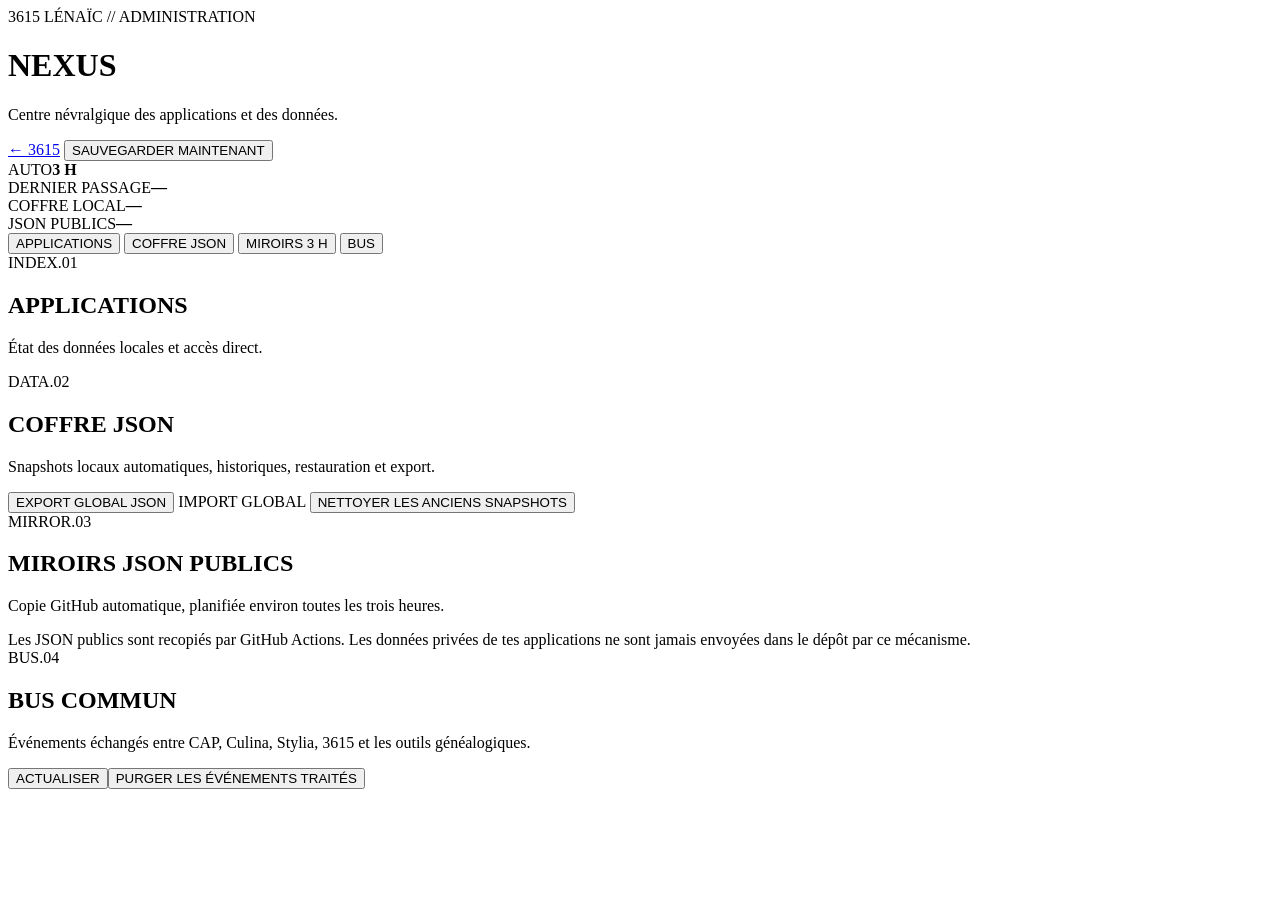
==== cms.html @ c914d5b7 "Add files via upload" ====
<!doctype html>
<html lang="fr">
<head>
<meta charset="utf-8">
<meta name="viewport" content="width=device-width,initial-scale=1,viewport-fit=cover">
<meta name="theme-color" content="#061015">
<title>3615 NEXUS — Centre de contrôle</title>
<link rel="stylesheet" href="css/cms.css?v=1">
</head>
<body>
<div class="scanlines"></div>
<header class="cms-head">
  <div>
    <div class="eyebrow">3615 LÉNAÏC // ADMINISTRATION</div>
    <h1>NEXUS</h1>
    <p>Centre névralgique des applications et des données.</p>
  </div>
  <div class="head-actions">
    <a class="btn ghost" href="./">← 3615</a>
    <button class="btn" id="snapshotAllBtn">SAUVEGARDER MAINTENANT</button>
  </div>
</header>

<main>
  <section class="status-strip" id="statusStrip">
    <div><span>AUTO</span><strong id="autoStatus">3 H</strong></div>
    <div><span>DERNIER PASSAGE</span><strong id="lastSweep">—</strong></div>
    <div><span>COFFRE LOCAL</span><strong id="vaultCount">—</strong></div>
    <div><span>JSON PUBLICS</span><strong id="mirrorStatus">—</strong></div>
  </section>

  <nav class="cms-tabs" aria-label="Sections NEXUS">
    <button class="tab active" data-tab="apps">APPLICATIONS</button>
    <button class="tab" data-tab="data">COFFRE JSON</button>
    <button class="tab" data-tab="mirrors">MIROIRS 3 H</button>
    <button class="tab" data-tab="bus">BUS</button>
  </nav>

  <section class="panel active" id="panel-apps">
    <div class="panel-head"><div><span>INDEX.01</span><h2>APPLICATIONS</h2></div><p>État des données locales et accès direct.</p></div>
    <div class="apps-grid" id="appsGrid"></div>
  </section>

  <section class="panel" id="panel-data">
    <div class="panel-head"><div><span>DATA.02</span><h2>COFFRE JSON</h2></div><p>Snapshots locaux automatiques, historiques, restauration et export.</p></div>
    <div class="toolbar">
      <button class="btn" id="exportAllBtn">EXPORT GLOBAL JSON</button>
      <label class="btn ghost file-btn">IMPORT GLOBAL<input type="file" id="importAllInput" accept="application/json,.json" hidden></label>
      <button class="btn ghost" id="cleanupBtn">NETTOYER LES ANCIENS SNAPSHOTS</button>
    </div>
    <div class="dataset-list" id="datasetList"></div>
  </section>

  <section class="panel" id="panel-mirrors">
    <div class="panel-head"><div><span>MIRROR.03</span><h2>MIROIRS JSON PUBLICS</h2></div><p>Copie GitHub automatique, planifiée environ toutes les trois heures.</p></div>
    <div class="notice">Les JSON publics sont recopiés par GitHub Actions. Les données privées de tes applications ne sont jamais envoyées dans le dépôt par ce mécanisme.</div>
    <div class="mirror-list" id="mirrorList"></div>
  </section>

  <section class="panel" id="panel-bus">
    <div class="panel-head"><div><span>BUS.04</span><h2>BUS COMMUN</h2></div><p>Événements échangés entre CAP, Culina, Stylia, 3615 et les outils généalogiques.</p></div>
    <div class="toolbar"><button class="btn ghost" id="refreshBusBtn">ACTUALISER</button><button class="btn danger" id="purgeBusBtn">PURGER LES ÉVÉNEMENTS TRAITÉS</button></div>
    <div class="bus-list" id="busList"></div>
  </section>
</main>

<dialog id="jsonDialog">
  <form method="dialog" class="dialog-shell">
    <div class="dialog-head"><div><span id="dialogKey">JSON</span><h3 id="dialogTitle">Éditeur</h3></div><button class="xbtn" value="cancel">×</button></div>
    <textarea id="jsonEditor" spellcheck="false"></textarea>
    <div class="dialog-note" id="dialogNote"></div>
    <div class="dialog-actions">
      <button class="btn ghost" type="button" id="downloadDatasetBtn">TÉLÉCHARGER</button>
      <button class="btn" type="button" id="saveDatasetBtn">VALIDER DANS LE STOCKAGE LOCAL</button>
      <button class="btn ghost" value="cancel">FERMER</button>
    </div>
  </form>
</dialog>

<dialog id="historyDialog">
  <form method="dialog" class="dialog-shell history-shell">
    <div class="dialog-head"><div><span>HISTORIQUE</span><h3 id="historyTitle">Snapshots</h3></div><button class="xbtn" value="cancel">×</button></div>
    <div id="historyList" class="history-list"></div>
    <div class="dialog-actions"><button class="btn ghost" value="cancel">FERMER</button></div>
  </form>
</dialog>

<div class="toast" id="toast"></div>
<script src="js/cms.js?v=1"></script>
</body>
</html>
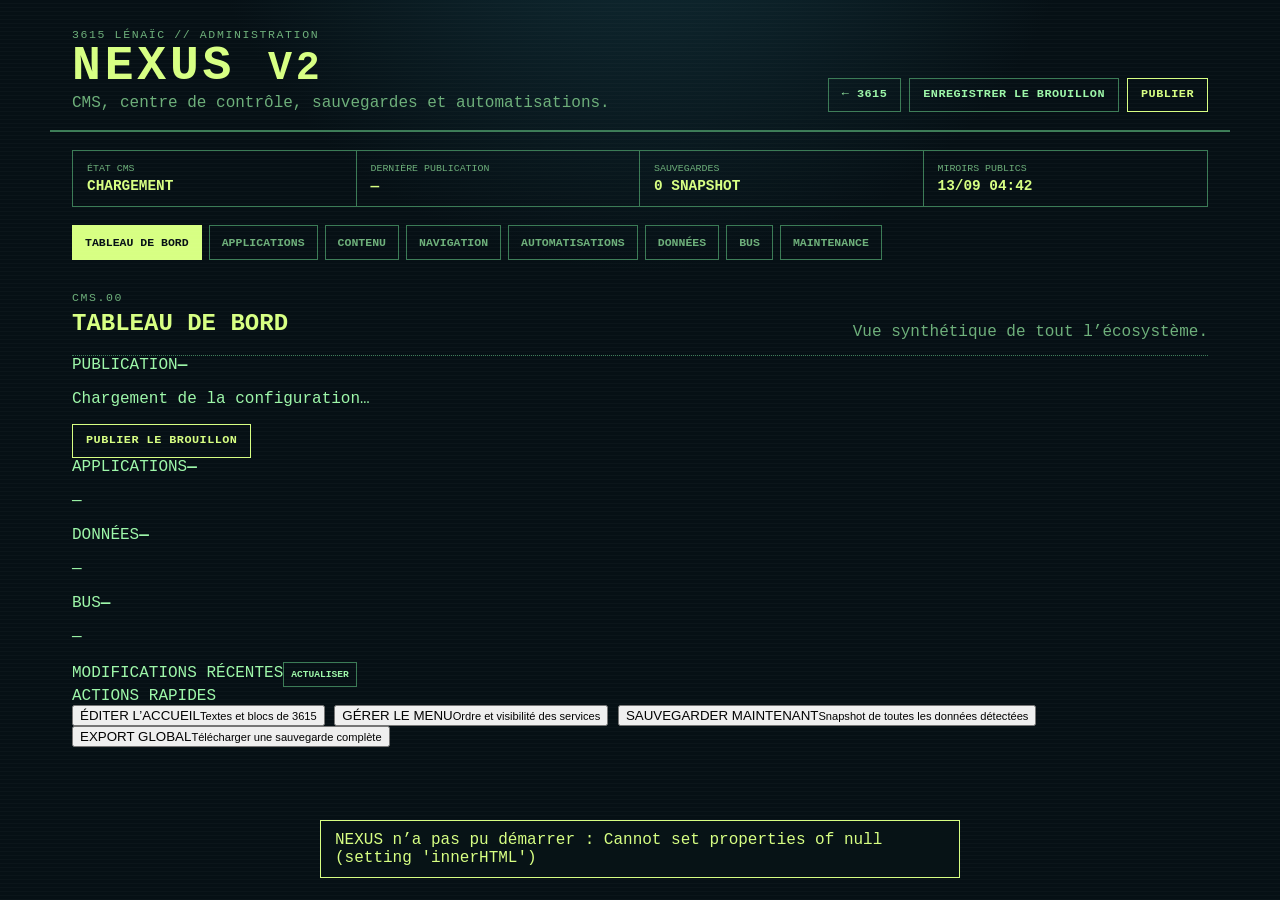
==== commit a2ebbb9f: "Add files via upload" ====
--- a/cms.html
+++ b/cms.html
@@ -4,76 +4,165 @@
 <meta charset="utf-8">
 <meta name="viewport" content="width=device-width,initial-scale=1,viewport-fit=cover">
 <meta name="theme-color" content="#061015">
-<title>3615 NEXUS — Centre de contrôle</title>
-<link rel="stylesheet" href="css/cms.css?v=1">
+<title>3615 NEXUS — CMS</title>
+<link rel="stylesheet" href="css/cms.css?v=2">
 </head>
 <body>
 <div class="scanlines"></div>
 <header class="cms-head">
   <div>
     <div class="eyebrow">3615 LÉNAÏC // ADMINISTRATION</div>
-    <h1>NEXUS</h1>
-    <p>Centre névralgique des applications et des données.</p>
+    <h1>NEXUS <small>V2</small></h1>
+    <p>CMS, centre de contrôle, sauvegardes et automatisations.</p>
   </div>
   <div class="head-actions">
     <a class="btn ghost" href="./">← 3615</a>
-    <button class="btn" id="snapshotAllBtn">SAUVEGARDER MAINTENANT</button>
+    <button class="btn ghost" id="saveDraftBtn">ENREGISTRER LE BROUILLON</button>
+    <button class="btn publish" id="publishBtn">PUBLIER</button>
   </div>
 </header>
 
 <main>
-  <section class="status-strip" id="statusStrip">
-    <div><span>AUTO</span><strong id="autoStatus">3 H</strong></div>
-    <div><span>DERNIER PASSAGE</span><strong id="lastSweep">—</strong></div>
-    <div><span>COFFRE LOCAL</span><strong id="vaultCount">—</strong></div>
-    <div><span>JSON PUBLICS</span><strong id="mirrorStatus">—</strong></div>
+  <section class="status-strip">
+    <div><span>ÉTAT CMS</span><strong id="cmsState">CHARGEMENT</strong></div>
+    <div><span>DERNIÈRE PUBLICATION</span><strong id="lastPublish">—</strong></div>
+    <div><span>SAUVEGARDES</span><strong id="vaultCount">—</strong></div>
+    <div><span>MIROIRS PUBLICS</span><strong id="mirrorStatus">—</strong></div>
   </section>
 
   <nav class="cms-tabs" aria-label="Sections NEXUS">
-    <button class="tab active" data-tab="apps">APPLICATIONS</button>
-    <button class="tab" data-tab="data">COFFRE JSON</button>
-    <button class="tab" data-tab="mirrors">MIROIRS 3 H</button>
+    <button class="tab active" data-tab="dashboard">TABLEAU DE BORD</button>
+    <button class="tab" data-tab="apps">APPLICATIONS</button>
+    <button class="tab" data-tab="content">CONTENU</button>
+    <button class="tab" data-tab="navigation">NAVIGATION</button>
+    <button class="tab" data-tab="automation">AUTOMATISATIONS</button>
+    <button class="tab" data-tab="data">DONNÉES</button>
     <button class="tab" data-tab="bus">BUS</button>
+    <button class="tab" data-tab="maintenance">MAINTENANCE</button>
   </nav>
 
-  <section class="panel active" id="panel-apps">
-    <div class="panel-head"><div><span>INDEX.01</span><h2>APPLICATIONS</h2></div><p>État des données locales et accès direct.</p></div>
-    <div class="apps-grid" id="appsGrid"></div>
+  <section class="panel active" id="panel-dashboard">
+    <div class="panel-head"><div><span>CMS.00</span><h2>TABLEAU DE BORD</h2></div><p>Vue synthétique de tout l’écosystème.</p></div>
+    <div class="dashboard-grid">
+      <article class="dash-card hero"><span>PUBLICATION</span><strong id="dashPublishState">—</strong><p id="dashPublishText">Chargement de la configuration…</p><button class="btn" id="dashPublishBtn">PUBLIER LE BROUILLON</button></article>
+      <article class="dash-card"><span>APPLICATIONS</span><strong id="dashAppsCount">—</strong><p id="dashAppsText">—</p></article>
+      <article class="dash-card"><span>DONNÉES</span><strong id="dashDataCount">—</strong><p id="dashDataText">—</p></article>
+      <article class="dash-card"><span>BUS</span><strong id="dashBusCount">—</strong><p id="dashBusText">—</p></article>
+    </div>
+    <div class="two-col">
+      <article class="admin-block"><div class="block-title"><span>MODIFICATIONS RÉCENTES</span><button class="mini" id="refreshRecentBtn">ACTUALISER</button></div><div id="recentChanges" class="recent-list"></div></article>
+      <article class="admin-block"><div class="block-title"><span>ACTIONS RAPIDES</span></div><div class="quick-actions">
+        <button class="quick" data-jump="content">ÉDITER L’ACCUEIL<small>Textes et blocs de 3615</small></button>
+        <button class="quick" data-jump="navigation">GÉRER LE MENU<small>Ordre et visibilité des services</small></button>
+        <button class="quick" id="snapshotAllBtn">SAUVEGARDER MAINTENANT<small>Snapshot de toutes les données détectées</small></button>
+        <button class="quick" id="exportAllBtn">EXPORT GLOBAL<small>Télécharger une sauvegarde complète</small></button>
+      </div></article>
+    </div>
+  </section>
+
+  <section class="panel" id="panel-apps">
+    <div class="panel-head"><div><span>CMS.01</span><h2>APPLICATIONS</h2></div><p>Le catalogue central utilisé par 3615.</p></div>
+    <div class="toolbar"><button class="btn" id="addAppBtn">+ AJOUTER UNE APPLICATION</button></div>
+    <div class="cms-apps" id="cmsApps"></div>
+  </section>
+
+  <section class="panel" id="panel-content">
+    <div class="panel-head"><div><span>CMS.02</span><h2>CONTENU</h2></div><p>Modifier les textes visibles sans toucher au HTML.</p></div>
+    <div class="form-grid">
+      <label><span>TITRE DU PORTAIL</span><input id="siteTitle" type="text"></label>
+      <label><span>SOUS-TITRE</span><input id="siteSubtitle" type="text"></label>
+      <label class="wide"><span>MESSAGE D’ACCUEIL OFFICIEL PERSONNALISÉ</span><textarea id="officialMessage" rows="4" placeholder="Laisser vide pour conserver le message absurde automatique du jour."></textarea><small>Vide = génération automatique quotidienne conservée.</small></label>
+    </div>
+    <h3 class="subhead">TEXTES DU BONJOUR SELON L’HEURE</h3>
+    <div class="form-grid">
+      <label><span>MATIN</span><textarea id="greetMorning" rows="3"></textarea></label>
+      <label><span>MIDI</span><textarea id="greetNoon" rows="3"></textarea></label>
+      <label><span>APRÈS-MIDI</span><textarea id="greetAfternoon" rows="3"></textarea></label>
+      <label><span>SOIR</span><textarea id="greetEvening" rows="3"></textarea></label>
+    </div>
+    <h3 class="subhead">BLOCS DE L’ACCUEIL</h3>
+    <p class="muted">Utilise ↑ et ↓ pour changer l’ordre. Masquer un bloc ne supprime aucune donnée.</p>
+    <div class="sortable-list" id="homeBlocks"></div>
+  </section>
+
+  <section class="panel" id="panel-navigation">
+    <div class="panel-head"><div><span>CMS.03</span><h2>NAVIGATION</h2></div><p>Catégories et ordre du répertoire « Services ».</p></div>
+    <div class="two-col nav-layout">
+      <article class="admin-block"><div class="block-title"><span>CATÉGORIES</span><button class="mini" id="addCategoryBtn">+ AJOUTER</button></div><div id="categoryList" class="sortable-list"></div></article>
+      <article class="admin-block"><div class="block-title"><span>APERÇU</span></div><div id="navPreview" class="nav-preview"></div></article>
+    </div>
+  </section>
+
+  <section class="panel" id="panel-automation">
+    <div class="panel-head"><div><span>CMS.04</span><h2>AUTOMATISATIONS</h2></div><p>Règles propres à NEXUS et fréquence de sauvegarde.</p></div>
+    <div class="form-grid compact">
+      <label><span>SNAPSHOT GÉNÉRAL TOUTES LES…</span><div class="inline-input"><input id="autoHours" type="number" min="1" max="24" step="1"><b>HEURES</b></div></label>
+      <label><span>VERSIONS CONSERVÉES PAR DONNÉE</span><input id="retentionCount" type="number" min="3" max="100" step="1"></label>
+      <label class="switch-row"><span>SAUVEGARDE APRÈS MODIFICATION DÉTECTÉE</span><input id="autoOnChange" type="checkbox"></label>
+      <label><span>DÉLAI APRÈS MODIFICATION</span><div class="inline-input"><input id="changeDelay" type="number" min="5" max="300" step="5"><b>SECONDES</b></div></label>
+      <label class="switch-row"><span>MIROIRS JSON PUBLICS</span><input id="publicMirrors" type="checkbox"></label>
+      <label class="switch-row"><span>STATUT DU BUS DANS 3615</span><input id="showBusStatus" type="checkbox"></label>
+    </div>
+    <div class="notice">Les snapshots locaux sont gérés par NEXUS. La copie des JSON publics reste assurée par GitHub Actions environ toutes les 3 h.</div>
+    <div class="mirror-list" id="mirrorList"></div>
   </section>
 
   <section class="panel" id="panel-data">
-    <div class="panel-head"><div><span>DATA.02</span><h2>COFFRE JSON</h2></div><p>Snapshots locaux automatiques, historiques, restauration et export.</p></div>
+    <div class="panel-head"><div><span>DATA.05</span><h2>DONNÉES & SAUVEGARDES</h2></div><p>Le coffre JSON de la V1 reste entièrement disponible.</p></div>
     <div class="toolbar">
-      <button class="btn" id="exportAllBtn">EXPORT GLOBAL JSON</button>
+      <button class="btn" id="snapshotAllBtn2">SAUVEGARDER MAINTENANT</button>
+      <button class="btn" id="exportAllBtn2">EXPORT GLOBAL JSON</button>
       <label class="btn ghost file-btn">IMPORT GLOBAL<input type="file" id="importAllInput" accept="application/json,.json" hidden></label>
-      <button class="btn ghost" id="cleanupBtn">NETTOYER LES ANCIENS SNAPSHOTS</button>
+      <button class="btn ghost" id="cleanupBtn">NETTOYER L’HISTORIQUE</button>
     </div>
     <div class="dataset-list" id="datasetList"></div>
   </section>
 
-  <section class="panel" id="panel-mirrors">
-    <div class="panel-head"><div><span>MIRROR.03</span><h2>MIROIRS JSON PUBLICS</h2></div><p>Copie GitHub automatique, planifiée environ toutes les trois heures.</p></div>
-    <div class="notice">Les JSON publics sont recopiés par GitHub Actions. Les données privées de tes applications ne sont jamais envoyées dans le dépôt par ce mécanisme.</div>
-    <div class="mirror-list" id="mirrorList"></div>
-  </section>
-
   <section class="panel" id="panel-bus">
-    <div class="panel-head"><div><span>BUS.04</span><h2>BUS COMMUN</h2></div><p>Événements échangés entre CAP, Culina, Stylia, 3615 et les outils généalogiques.</p></div>
+    <div class="panel-head"><div><span>BUS.06</span><h2>BUS COMMUN</h2></div><p>Événements échangés entre les applications.</p></div>
     <div class="toolbar"><button class="btn ghost" id="refreshBusBtn">ACTUALISER</button><button class="btn danger" id="purgeBusBtn">PURGER LES ÉVÉNEMENTS TRAITÉS</button></div>
     <div class="bus-list" id="busList"></div>
   </section>
+
+  <section class="panel" id="panel-maintenance">
+    <div class="panel-head"><div><span>SYS.07</span><h2>MAINTENANCE</h2></div><p>Configuration, versions et retour arrière.</p></div>
+    <div class="two-col">
+      <article class="admin-block"><div class="block-title"><span>CONFIGURATION CMS</span></div><div class="stack-actions">
+        <button class="btn" id="exportConfigBtn">EXPORTER LA CONFIGURATION</button>
+        <label class="btn ghost file-btn">IMPORTER UNE CONFIG<input type="file" id="importConfigInput" accept="application/json,.json" hidden></label>
+        <button class="btn ghost" id="revertPublishedBtn">RECHARGER LA VERSION PUBLIÉE</button>
+        <button class="btn danger" id="resetConfigBtn">RÉINITIALISER LE CMS</button>
+      </div></article>
+      <article class="admin-block"><div class="block-title"><span>VERSIONS DES APPLICATIONS</span></div><div id="versionList" class="version-list"></div></article>
+    </div>
+    <div class="notice"><strong>Publication NEXUS :</strong> « Publier » applique la configuration à 3615 immédiatement sur ce navigateur. « Exporter la configuration » produit aussi le JSON que tu peux conserver ou déposer dans <code>data/nexus-config.json</code>.</div>
+  </section>
 </main>
+
+<dialog id="appDialog">
+  <form method="dialog" class="dialog-shell" id="appForm">
+    <div class="dialog-head"><div><span>APPLICATION</span><h3 id="appDialogTitle">Modifier</h3></div><button class="xbtn" value="cancel">×</button></div>
+    <input type="hidden" id="editAppId">
+    <div class="form-grid">
+      <label><span>NOM</span><input id="editAppName" required></label>
+      <label><span>IDENTIFIANT</span><input id="editAppSlug" required pattern="[a-z0-9_-]+"></label>
+      <label class="wide"><span>DESCRIPTION</span><input id="editAppDesc"></label>
+      <label class="wide"><span>URL</span><input id="editAppUrl" required></label>
+      <label><span>COMMANDE 3615</span><input id="editAppCommand"></label>
+      <label><span>CATÉGORIE</span><select id="editAppCategory"></select></label>
+      <label><span>VERSION</span><input id="editAppVersion" placeholder="facultatif"></label>
+      <label class="switch-row"><span>VISIBLE DANS 3615</span><input id="editAppVisible" type="checkbox"></label>
+    </div>
+    <div class="dialog-actions"><button class="btn ghost" value="cancel">ANNULER</button><button class="btn" type="submit">ENREGISTRER</button></div>
+  </form>
+</dialog>
 
 <dialog id="jsonDialog">
   <form method="dialog" class="dialog-shell">
     <div class="dialog-head"><div><span id="dialogKey">JSON</span><h3 id="dialogTitle">Éditeur</h3></div><button class="xbtn" value="cancel">×</button></div>
     <textarea id="jsonEditor" spellcheck="false"></textarea>
     <div class="dialog-note" id="dialogNote"></div>
-    <div class="dialog-actions">
-      <button class="btn ghost" type="button" id="downloadDatasetBtn">TÉLÉCHARGER</button>
-      <button class="btn" type="button" id="saveDatasetBtn">VALIDER DANS LE STOCKAGE LOCAL</button>
-      <button class="btn ghost" value="cancel">FERMER</button>
-    </div>
+    <div class="dialog-actions"><button class="btn ghost" type="button" id="downloadDatasetBtn">TÉLÉCHARGER</button><button class="btn" type="button" id="saveDatasetBtn">VALIDER DANS LE STOCKAGE LOCAL</button><button class="btn ghost" value="cancel">FERMER</button></div>
   </form>
 </dialog>
 
@@ -86,6 +175,6 @@
 </dialog>
 
 <div class="toast" id="toast"></div>
-<script src="js/cms.js?v=1"></script>
+<script src="js/cms.js?v=2"></script>
 </body>
 </html>
--- a/css/cms.css
+++ b/css/cms.css
@@ -0,0 +1,2 @@
+:root{--bg:#061015;--panel:#09191d;--panel2:#0b2025;--line:#3b7b56;--text:#9df7a9;--bright:#d7ff83;--muted:#6daf7a;--warn:#ffd36b;--bad:#ff7b6f;--cyan:#7fe7df;--shadow:0 18px 50px rgba(0,0,0,.28)}
+*{box-sizing:border-box}html{background:var(--bg)}body{margin:0;background:radial-gradient(circle at 50% -20%,#12313a 0,transparent 36%),var(--bg);color:var(--text);font-family:"Courier New",ui-monospace,monospace;min-height:100vh}.scanlines{position:fixed;inset:0;pointer-events:none;z-index:99;background:repeating-linear-gradient(0deg,rgba(255,255,255,.018),rgba(255,255,255,.018) 1px,transparent 1px,transparent 4px);mix-blend-mode:screen}.cms-head,main{max-width:1180px;margin:auto}.cms-head{padding:28px 22px 18px;display:flex;justify-content:space-between;gap:20px;align-items:flex-end;border-bottom:2px solid var(--line)}.eyebrow,.panel-head span{font-size:.72rem;letter-spacing:.14em;color:var(--muted)}h1{margin:4px 0 0;font-size:3rem;line-height:.9;color:var(--bright);letter-spacing:.08em}h2,h3{margin:4px 0;color:var(--bright)}.cms-head p,.panel-head p{margin:6px 0 0;color:var(--muted)}.head-actions,.toolbar{display:flex;gap:8px;flex-wrap:wrap}.btn{border:1px solid var(--bright);background:transparent;color:var(--bright);padding:10px 13px;font:700 .74rem/1 "Courier New",monospace;letter-spacing:.04em}.btn:hover{background:rgba(215,255,131,.08)}.btn.ghost{border-color:var(--line);color:var(--text)}.btn.danger{border-color:var(--bad);color:var(--bad)}a.btn{text-decoration:none}.status-strip{display:grid;grid-template-columns:repeat(4,1fr);border:1px solid var(--line);margin:18px 0}.status-strip>div{padding:12px 14px;border-right:1px solid var(--line)}.status-strip>div:last-child{border-right:0}.status-strip span{display:block;color:var(--muted);font-size:.62rem}.status-strip strong{display:block;margin-top:4px;color:var(--bright);font-size:.9rem}.cms-tabs{display:flex;gap:7px;overflow:auto;margin:0 0 14px}.tab{border:1px solid var(--line);background:transparent;color:var(--muted);padding:10px 12px;font:700 .72rem "Courier New",monospace;white-space:nowrap}.tab.active{color:var(--bg);background:var(--bright);border-color:var(--bright)}main{padding:0 22px 60px}.panel{display:none}.panel.active{display:block}.panel-head{display:flex;justify-content:space-between;gap:18px;align-items:end;border-bottom:1px dotted var(--line);padding:14px 0}.apps-grid{display:grid;grid-template-columns:repeat(3,minmax(0,1fr));gap:10px;margin-top:14px}.app-card,.dataset-row,.mirror-row,.bus-row{border:1px solid var(--line);background:linear-gradient(145deg,rgba(8,27,31,.96),rgba(5,19,23,.98));box-shadow:var(--shadow)}.app-card{padding:14px;display:grid;gap:10px}.app-card .top{display:flex;justify-content:space-between;gap:10px}.app-card h3{font-size:1rem;margin:0}.app-card .badge{color:var(--bright);font-size:.62rem}.app-card .meta{display:grid;gap:4px;color:var(--muted);font-size:.68rem}.app-card .actions{display:flex;gap:6px;flex-wrap:wrap}.app-card a{color:var(--cyan);text-decoration:none;font-size:.7rem}.dataset-list,.mirror-list,.bus-list{display:grid;gap:8px;margin-top:14px}.dataset-row{display:grid;grid-template-columns:minmax(180px,1.1fr) minmax(150px,.8fr) 100px 170px auto;align-items:center;gap:10px;padding:10px 12px}.dataset-main strong{display:block;color:var(--bright);font-size:.8rem}.dataset-main span,.dataset-meta{font-size:.62rem;color:var(--muted)}.size{font-size:.68rem}.row-actions{display:flex;gap:5px;flex-wrap:wrap;justify-content:flex-end}.mini{border:1px solid var(--line);background:transparent;color:var(--text);padding:6px 7px;font:700 .6rem "Courier New",monospace}.mini:hover{border-color:var(--bright);color:var(--bright)}.critical{color:var(--warn)!important}.empty{opacity:.48}.notice{margin-top:14px;padding:10px 12px;border-left:3px solid var(--warn);background:rgba(255,211,107,.05);font-size:.68rem;color:var(--muted)}.mirror-row{display:grid;grid-template-columns:1fr 120px 160px auto;gap:10px;align-items:center;padding:11px 12px}.mirror-row strong{color:var(--bright)}.ok{color:var(--text)}.ko{color:var(--bad)}.bus-row{padding:10px 12px;display:grid;grid-template-columns:135px 1fr 110px;gap:10px}.bus-row small{color:var(--muted)}.bus-row code{color:var(--cyan);font-size:.65rem;word-break:break-all}.toast{position:fixed;left:50%;bottom:22px;transform:translate(-50%,18px);opacity:0;pointer-events:none;background:#071316;border:1px solid var(--bright);color:var(--bright);padding:10px 14px;z-index:120;transition:.18s}.toast.show{opacity:1;transform:translate(-50%,0)}dialog{border:1px solid var(--line);background:var(--bg);color:var(--text);padding:0;width:min(900px,94vw);max-height:88vh}dialog::backdrop{background:rgba(0,0,0,.72)}.dialog-shell{padding:14px;display:grid;gap:10px}.dialog-head{display:flex;justify-content:space-between;gap:10px}.dialog-head span{font-size:.62rem;color:var(--muted)}.xbtn{border:1px solid var(--line);background:transparent;color:var(--text);width:34px;height:34px;font-size:1.2rem}.dialog-shell textarea{width:100%;height:min(56vh,560px);resize:vertical;background:#031014;color:#b9ffc1;border:1px solid var(--line);padding:12px;font:12px/1.45 ui-monospace,monospace}.dialog-note{font-size:.65rem;color:var(--muted)}.dialog-actions{display:flex;justify-content:flex-end;gap:7px;flex-wrap:wrap}.history-list{display:grid;gap:7px;max-height:60vh;overflow:auto}.history-item{display:grid;grid-template-columns:1fr 100px auto;gap:8px;align-items:center;border:1px solid var(--line);padding:9px}.history-item span{font-size:.66rem;color:var(--muted)}@media(max-width:850px){.apps-grid{grid-template-columns:1fr 1fr}.dataset-row{grid-template-columns:1fr 110px auto}.dataset-row .dataset-meta:nth-of-type(2){display:none}.mirror-row{grid-template-columns:1fr 100px auto}.mirror-row .mirror-time{display:none}}@media(max-width:600px){.cms-head{display:block;padding:20px 12px 14px}.head-actions{margin-top:14px}h1{font-size:2.3rem}main{padding:0 10px 70px}.status-strip{grid-template-columns:1fr 1fr}.status-strip>div:nth-child(2){border-right:0}.status-strip>div:nth-child(-n+2){border-bottom:1px solid var(--line)}.apps-grid{grid-template-columns:1fr}.dataset-row{grid-template-columns:1fr auto;padding:10px}.dataset-row>.dataset-meta,.dataset-row>.size{display:none}.row-actions{grid-column:1/-1;justify-content:flex-start}.mirror-row{grid-template-columns:1fr auto}.mirror-row .mirror-size{display:none}.bus-row{grid-template-columns:1fr}.toolbar .btn{flex:1}.panel-head{display:block}.panel-head p{font-size:.68rem}.history-item{grid-template-columns:1fr auto}.history-item span:nth-child(2){display:none}}
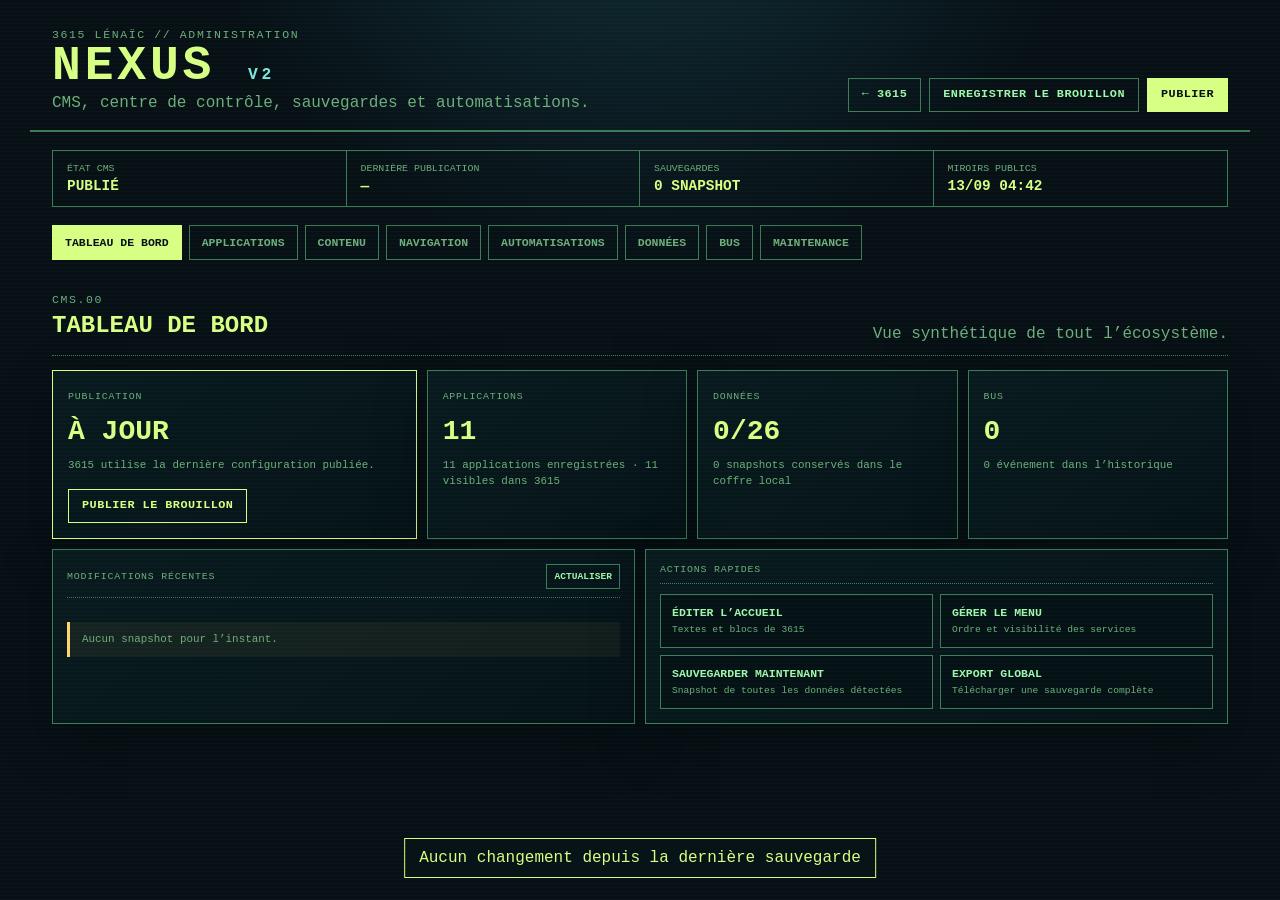
==== commit ee60490d: "Add files via upload" ====
--- a/cms.html
+++ b/cms.html
@@ -86,7 +86,7 @@
   </section>
 
   <section class="panel" id="panel-navigation">
-    <div class="panel-head"><div><span>CMS.03</span><h2>NAVIGATION</h2></div><p>Catégories et ordre du répertoire « Services ».</p></div>
+    <div class="panel-head"><div><span>CMS.03</span><h2>NAVIGATION</h2></div><p>Catégories, onglets et ordre des services de 3615.</p></div>
     <div class="two-col nav-layout">
       <article class="admin-block"><div class="block-title"><span>CATÉGORIES</span><button class="mini" id="addCategoryBtn">+ AJOUTER</button></div><div id="categoryList" class="sortable-list"></div></article>
       <article class="admin-block"><div class="block-title"><span>APERÇU</span></div><div id="navPreview" class="nav-preview"></div></article>
@@ -175,6 +175,6 @@
 </dialog>
 
 <div class="toast" id="toast"></div>
-<script src="js/cms.js?v=2"></script>
+<script src="js/cms.js?v=3"></script>
 </body>
 </html>
--- a/css/cms.css
+++ b/css/cms.css
@@ -1,2 +1,4 @@
-:root{--bg:#061015;--panel:#09191d;--panel2:#0b2025;--line:#3b7b56;--text:#9df7a9;--bright:#d7ff83;--muted:#6daf7a;--warn:#ffd36b;--bad:#ff7b6f;--cyan:#7fe7df;--shadow:0 18px 50px rgba(0,0,0,.28)}
-*{box-sizing:border-box}html{background:var(--bg)}body{margin:0;background:radial-gradient(circle at 50% -20%,#12313a 0,transparent 36%),var(--bg);color:var(--text);font-family:"Courier New",ui-monospace,monospace;min-height:100vh}.scanlines{position:fixed;inset:0;pointer-events:none;z-index:99;background:repeating-linear-gradient(0deg,rgba(255,255,255,.018),rgba(255,255,255,.018) 1px,transparent 1px,transparent 4px);mix-blend-mode:screen}.cms-head,main{max-width:1180px;margin:auto}.cms-head{padding:28px 22px 18px;display:flex;justify-content:space-between;gap:20px;align-items:flex-end;border-bottom:2px solid var(--line)}.eyebrow,.panel-head span{font-size:.72rem;letter-spacing:.14em;color:var(--muted)}h1{margin:4px 0 0;font-size:3rem;line-height:.9;color:var(--bright);letter-spacing:.08em}h2,h3{margin:4px 0;color:var(--bright)}.cms-head p,.panel-head p{margin:6px 0 0;color:var(--muted)}.head-actions,.toolbar{display:flex;gap:8px;flex-wrap:wrap}.btn{border:1px solid var(--bright);background:transparent;color:var(--bright);padding:10px 13px;font:700 .74rem/1 "Courier New",monospace;letter-spacing:.04em}.btn:hover{background:rgba(215,255,131,.08)}.btn.ghost{border-color:var(--line);color:var(--text)}.btn.danger{border-color:var(--bad);color:var(--bad)}a.btn{text-decoration:none}.status-strip{display:grid;grid-template-columns:repeat(4,1fr);border:1px solid var(--line);margin:18px 0}.status-strip>div{padding:12px 14px;border-right:1px solid var(--line)}.status-strip>div:last-child{border-right:0}.status-strip span{display:block;color:var(--muted);font-size:.62rem}.status-strip strong{display:block;margin-top:4px;color:var(--bright);font-size:.9rem}.cms-tabs{display:flex;gap:7px;overflow:auto;margin:0 0 14px}.tab{border:1px solid var(--line);background:transparent;color:var(--muted);padding:10px 12px;font:700 .72rem "Courier New",monospace;white-space:nowrap}.tab.active{color:var(--bg);background:var(--bright);border-color:var(--bright)}main{padding:0 22px 60px}.panel{display:none}.panel.active{display:block}.panel-head{display:flex;justify-content:space-between;gap:18px;align-items:end;border-bottom:1px dotted var(--line);padding:14px 0}.apps-grid{display:grid;grid-template-columns:repeat(3,minmax(0,1fr));gap:10px;margin-top:14px}.app-card,.dataset-row,.mirror-row,.bus-row{border:1px solid var(--line);background:linear-gradient(145deg,rgba(8,27,31,.96),rgba(5,19,23,.98));box-shadow:var(--shadow)}.app-card{padding:14px;display:grid;gap:10px}.app-card .top{display:flex;justify-content:space-between;gap:10px}.app-card h3{font-size:1rem;margin:0}.app-card .badge{color:var(--bright);font-size:.62rem}.app-card .meta{display:grid;gap:4px;color:var(--muted);font-size:.68rem}.app-card .actions{display:flex;gap:6px;flex-wrap:wrap}.app-card a{color:var(--cyan);text-decoration:none;font-size:.7rem}.dataset-list,.mirror-list,.bus-list{display:grid;gap:8px;margin-top:14px}.dataset-row{display:grid;grid-template-columns:minmax(180px,1.1fr) minmax(150px,.8fr) 100px 170px auto;align-items:center;gap:10px;padding:10px 12px}.dataset-main strong{display:block;color:var(--bright);font-size:.8rem}.dataset-main span,.dataset-meta{font-size:.62rem;color:var(--muted)}.size{font-size:.68rem}.row-actions{display:flex;gap:5px;flex-wrap:wrap;justify-content:flex-end}.mini{border:1px solid var(--line);background:transparent;color:var(--text);padding:6px 7px;font:700 .6rem "Courier New",monospace}.mini:hover{border-color:var(--bright);color:var(--bright)}.critical{color:var(--warn)!important}.empty{opacity:.48}.notice{margin-top:14px;padding:10px 12px;border-left:3px solid var(--warn);background:rgba(255,211,107,.05);font-size:.68rem;color:var(--muted)}.mirror-row{display:grid;grid-template-columns:1fr 120px 160px auto;gap:10px;align-items:center;padding:11px 12px}.mirror-row strong{color:var(--bright)}.ok{color:var(--text)}.ko{color:var(--bad)}.bus-row{padding:10px 12px;display:grid;grid-template-columns:135px 1fr 110px;gap:10px}.bus-row small{color:var(--muted)}.bus-row code{color:var(--cyan);font-size:.65rem;word-break:break-all}.toast{position:fixed;left:50%;bottom:22px;transform:translate(-50%,18px);opacity:0;pointer-events:none;background:#071316;border:1px solid var(--bright);color:var(--bright);padding:10px 14px;z-index:120;transition:.18s}.toast.show{opacity:1;transform:translate(-50%,0)}dialog{border:1px solid var(--line);background:var(--bg);color:var(--text);padding:0;width:min(900px,94vw);max-height:88vh}dialog::backdrop{background:rgba(0,0,0,.72)}.dialog-shell{padding:14px;display:grid;gap:10px}.dialog-head{display:flex;justify-content:space-between;gap:10px}.dialog-head span{font-size:.62rem;color:var(--muted)}.xbtn{border:1px solid var(--line);background:transparent;color:var(--text);width:34px;height:34px;font-size:1.2rem}.dialog-shell textarea{width:100%;height:min(56vh,560px);resize:vertical;background:#031014;color:#b9ffc1;border:1px solid var(--line);padding:12px;font:12px/1.45 ui-monospace,monospace}.dialog-note{font-size:.65rem;color:var(--muted)}.dialog-actions{display:flex;justify-content:flex-end;gap:7px;flex-wrap:wrap}.history-list{display:grid;gap:7px;max-height:60vh;overflow:auto}.history-item{display:grid;grid-template-columns:1fr 100px auto;gap:8px;align-items:center;border:1px solid var(--line);padding:9px}.history-item span{font-size:.66rem;color:var(--muted)}@media(max-width:850px){.apps-grid{grid-template-columns:1fr 1fr}.dataset-row{grid-template-columns:1fr 110px auto}.dataset-row .dataset-meta:nth-of-type(2){display:none}.mirror-row{grid-template-columns:1fr 100px auto}.mirror-row .mirror-time{display:none}}@media(max-width:600px){.cms-head{display:block;padding:20px 12px 14px}.head-actions{margin-top:14px}h1{font-size:2.3rem}main{padding:0 10px 70px}.status-strip{grid-template-columns:1fr 1fr}.status-strip>div:nth-child(2){border-right:0}.status-strip>div:nth-child(-n+2){border-bottom:1px solid var(--line)}.apps-grid{grid-template-columns:1fr}.dataset-row{grid-template-columns:1fr auto;padding:10px}.dataset-row>.dataset-meta,.dataset-row>.size{display:none}.row-actions{grid-column:1/-1;justify-content:flex-start}.mirror-row{grid-template-columns:1fr auto}.mirror-row .mirror-size{display:none}.bus-row{grid-template-columns:1fr}.toolbar .btn{flex:1}.panel-head{display:block}.panel-head p{font-size:.68rem}.history-item{grid-template-columns:1fr auto}.history-item span:nth-child(2){display:none}}
+:root{--bg:#061015;--panel:#09191d;--panel2:#0b2025;--line:#3b7b56;--line2:#27563d;--text:#9df7a9;--bright:#d7ff83;--muted:#6daf7a;--warn:#ffd36b;--bad:#ff7b6f;--cyan:#7fe7df;--shadow:0 18px 50px rgba(0,0,0,.28)}
+*{box-sizing:border-box}html{background:var(--bg)}body{margin:0;background:radial-gradient(circle at 50% -20%,#12313a 0,transparent 36%),var(--bg);color:var(--text);font-family:"Courier New",ui-monospace,monospace;min-height:100vh}.scanlines{position:fixed;inset:0;pointer-events:none;z-index:99;background:repeating-linear-gradient(0deg,rgba(255,255,255,.018),rgba(255,255,255,.018) 1px,transparent 1px,transparent 4px);mix-blend-mode:screen}.cms-head,main{max-width:1220px;margin:auto}.cms-head{padding:28px 22px 18px;display:flex;justify-content:space-between;gap:20px;align-items:flex-end;border-bottom:2px solid var(--line)}.eyebrow,.panel-head span{font-size:.72rem;letter-spacing:.14em;color:var(--muted)}h1{margin:4px 0 0;font-size:3rem;line-height:.9;color:var(--bright);letter-spacing:.08em}h1 small{font-size:.34em;color:var(--cyan)}h2,h3{margin:4px 0;color:var(--bright)}.cms-head p,.panel-head p{margin:6px 0 0;color:var(--muted)}.head-actions,.toolbar,.stack-actions{display:flex;gap:8px;flex-wrap:wrap}.stack-actions{display:grid}.btn{border:1px solid var(--bright);background:transparent;color:var(--bright);padding:10px 13px;font:700 .74rem/1 "Courier New",monospace;letter-spacing:.04em}.btn:hover{background:rgba(215,255,131,.08)}.btn.ghost{border-color:var(--line);color:var(--text)}.btn.danger{border-color:var(--bad);color:var(--bad)}.btn.publish{background:var(--bright);color:var(--bg)}a.btn{text-decoration:none}.status-strip{display:grid;grid-template-columns:repeat(4,1fr);border:1px solid var(--line);margin:18px 0}.status-strip>div{padding:12px 14px;border-right:1px solid var(--line)}.status-strip>div:last-child{border-right:0}.status-strip span{display:block;color:var(--muted);font-size:.62rem}.status-strip strong{display:block;margin-top:4px;color:var(--bright);font-size:.9rem}.cms-tabs{display:flex;gap:7px;overflow:auto;margin:0 0 14px;padding-bottom:2px;scrollbar-width:none}.cms-tabs::-webkit-scrollbar{display:none}.tab{border:1px solid var(--line);background:transparent;color:var(--muted);padding:10px 12px;font:700 .72rem "Courier New",monospace;white-space:nowrap}.tab.active{color:var(--bg);background:var(--bright);border-color:var(--bright)}main{padding:0 22px 60px}.panel{display:none}.panel.active{display:block}.panel-head{display:flex;justify-content:space-between;gap:18px;align-items:end;border-bottom:1px dotted var(--line);padding:14px 0 12px}.dashboard-grid{display:grid;grid-template-columns:1.4fr repeat(3,1fr);gap:10px;margin-top:14px}.dash-card,.admin-block,.cms-app-card,.sort-row,.dataset-row,.mirror-row,.bus-row{border:1px solid var(--line);background:linear-gradient(145deg,rgba(8,27,31,.96),rgba(5,19,23,.98));box-shadow:var(--shadow)}.dash-card{padding:15px;min-height:150px}.dash-card>span,.block-title span{font-size:.62rem;color:var(--muted);letter-spacing:.08em}.dash-card>strong{display:block;font-size:1.75rem;color:var(--bright);margin:12px 0 6px}.dash-card p{font-size:.68rem;color:var(--muted);line-height:1.45}.dash-card.hero{border-color:var(--bright)}.dash-card.hero .btn{margin-top:4px}.two-col{display:grid;grid-template-columns:1fr 1fr;gap:10px;margin-top:10px}.admin-block{padding:14px}.block-title{display:flex;justify-content:space-between;align-items:center;gap:10px;border-bottom:1px dotted var(--line);padding-bottom:8px;margin-bottom:10px}.quick-actions{display:grid;grid-template-columns:1fr 1fr;gap:7px}.quick{border:1px solid var(--line);background:#041216;color:var(--text);padding:11px;text-align:left;font:700 .72rem "Courier New",monospace}.quick small{display:block;color:var(--muted);font-weight:400;margin-top:5px;line-height:1.3}.quick:hover{border-color:var(--bright)}.recent-list{display:grid;gap:6px}.recent-item{display:grid;grid-template-columns:1fr auto;gap:10px;padding:8px 0;border-bottom:1px solid rgba(59,123,86,.25)}.recent-item:last-child{border-bottom:0}.recent-item strong{font-size:.7rem}.recent-item small{display:block;color:var(--muted);margin-top:3px}.recent-item time{font-size:.6rem;color:var(--cyan);white-space:nowrap}.cms-apps{display:grid;grid-template-columns:repeat(2,minmax(0,1fr));gap:10px;margin-top:14px}.cms-app-card{padding:14px}.cms-app-card .app-top{display:flex;justify-content:space-between;gap:10px}.cms-app-card h3{margin:0}.cms-app-card .app-badges{display:flex;gap:5px;flex-wrap:wrap;justify-content:flex-end}.chip{border:1px solid var(--line);padding:3px 5px;font-size:.56rem;color:var(--muted)}.chip.on{border-color:var(--bright);color:var(--bright)}.cms-app-card .app-meta{display:grid;gap:4px;margin:11px 0;color:var(--muted);font-size:.64rem}.cms-app-card .app-actions{display:flex;gap:6px;flex-wrap:wrap}.form-grid{display:grid;grid-template-columns:1fr 1fr;gap:10px;margin-top:14px}.form-grid.compact{grid-template-columns:repeat(2,1fr)}.form-grid label{display:grid;gap:6px}.form-grid label>span{font-size:.62rem;color:var(--muted);letter-spacing:.05em}.form-grid .wide{grid-column:1/-1}.form-grid input,.form-grid textarea,.form-grid select{width:100%;background:#031014;color:var(--text);border:1px solid var(--line);padding:10px;font:inherit;font-size:.72rem}.form-grid textarea{resize:vertical;line-height:1.45}.form-grid small,.muted{color:var(--muted);font-size:.62rem}.switch-row{display:flex!important;align-items:center;justify-content:space-between;gap:10px;border:1px solid var(--line2);padding:10px}.switch-row input{width:22px!important;height:22px}.inline-input{display:flex;align-items:center;gap:8px}.inline-input b{font-size:.65rem;color:var(--muted)}.subhead{font-size:.82rem;margin-top:22px;padding-bottom:7px;border-bottom:1px dotted var(--line)}.sortable-list{display:grid;gap:7px;margin-top:10px}.sort-row{display:grid;grid-template-columns:auto minmax(0,1fr) auto auto;gap:8px;align-items:center;padding:10px}.sort-row .handle{color:var(--muted);font-size:1rem}.sort-row .sort-main strong{font-size:.72rem}.sort-row .sort-main small{display:block;color:var(--muted);margin-top:3px}.sort-row .sort-controls{display:flex;gap:4px}.mini{border:1px solid var(--line);background:transparent;color:var(--text);padding:6px 7px;font:700 .6rem "Courier New",monospace;text-decoration:none}.mini:hover{border-color:var(--bright);color:var(--bright)}.mini.danger{border-color:var(--bad);color:var(--bad)}.nav-layout{grid-template-columns:.9fr 1.1fr}.nav-preview{display:grid;gap:8px}.preview-cat{border:1px solid var(--line2);padding:10px}.preview-cat>strong{display:block;color:var(--bright);font-size:.7rem;margin-bottom:7px}.preview-link{display:block;padding:6px 0;border-top:1px dotted rgba(59,123,86,.28)}.preview-link b{font-size:.7rem}.preview-link small{display:block;color:var(--muted);font-size:.58rem;margin-top:2px}.dataset-list,.mirror-list,.bus-list{display:grid;gap:8px;margin-top:14px}.dataset-row{display:grid;grid-template-columns:minmax(180px,1.1fr) minmax(150px,.8fr) 100px 170px auto;align-items:center;gap:10px;padding:10px 12px}.dataset-main strong{display:block;color:var(--bright);font-size:.8rem}.dataset-main span,.dataset-meta{font-size:.62rem;color:var(--muted)}.size{font-size:.68rem}.row-actions{display:flex;gap:5px;flex-wrap:wrap;justify-content:flex-end}.critical{color:var(--warn)!important}.empty{opacity:.48}.notice{margin-top:14px;padding:10px 12px;border-left:3px solid var(--warn);background:rgba(255,211,107,.05);font-size:.68rem;color:var(--muted);line-height:1.45}.mirror-row{display:grid;grid-template-columns:1fr 120px 160px auto;gap:10px;align-items:center;padding:11px 12px}.mirror-row strong{color:var(--bright)}.ok{color:var(--text)}.ko{color:var(--bad)}.bus-row{padding:10px 12px;display:grid;grid-template-columns:135px 1fr 110px;gap:10px}.bus-row small{display:block;color:var(--muted)}.bus-row code{color:var(--cyan);font-size:.65rem;word-break:break-all}.version-list{display:grid;gap:7px}.version-row{display:grid;grid-template-columns:1fr 120px;gap:8px;align-items:center}.version-row span{font-size:.68rem}.version-row input{background:#031014;color:var(--text);border:1px solid var(--line);padding:7px;font:inherit;font-size:.68rem}.toast{position:fixed;left:50%;bottom:22px;transform:translate(-50%,18px);opacity:0;pointer-events:none;background:#071316;border:1px solid var(--bright);color:var(--bright);padding:10px 14px;z-index:120;transition:.18s}.toast.show{opacity:1;transform:translate(-50%,0)}dialog{border:1px solid var(--line);background:var(--bg);color:var(--text);padding:0;width:min(900px,94vw);max-height:88vh}dialog::backdrop{background:rgba(0,0,0,.72)}.dialog-shell{padding:14px;display:grid;gap:10px}.dialog-head{display:flex;justify-content:space-between;gap:10px}.dialog-head span{font-size:.62rem;color:var(--muted)}.xbtn{border:1px solid var(--line);background:transparent;color:var(--text);width:34px;height:34px;font-size:1.2rem}.dialog-shell>textarea{width:100%;height:min(56vh,560px);resize:vertical;background:#031014;color:#b9ffc1;border:1px solid var(--line);padding:12px;font:12px/1.45 ui-monospace,monospace}.dialog-note{font-size:.65rem;color:var(--muted)}.dialog-actions{display:flex;justify-content:flex-end;gap:7px;flex-wrap:wrap}.history-list{display:grid;gap:7px;max-height:60vh;overflow:auto}.history-item{display:grid;grid-template-columns:1fr 100px auto;gap:8px;align-items:center;border:1px solid var(--line);padding:9px}.history-item span{font-size:.66rem;color:var(--muted)}
+@media(max-width:900px){.dashboard-grid{grid-template-columns:1fr 1fr}.dash-card.hero{grid-column:1/-1}.cms-apps{grid-template-columns:1fr}.dataset-row{grid-template-columns:1fr 110px auto}.dataset-row .dataset-meta:nth-of-type(2){display:none}.mirror-row{grid-template-columns:1fr 100px auto}.mirror-row .mirror-time{display:none}}
+@media(max-width:650px){.cms-head{display:block;padding:20px 12px 14px}.head-actions{margin-top:14px}h1{font-size:2.3rem}main{padding:0 10px 70px}.status-strip{grid-template-columns:1fr 1fr}.status-strip>div:nth-child(2){border-right:0}.status-strip>div:nth-child(-n+2){border-bottom:1px solid var(--line)}.dashboard-grid{grid-template-columns:1fr}.dash-card.hero{grid-column:auto}.two-col,.nav-layout,.form-grid,.form-grid.compact{grid-template-columns:1fr}.form-grid .wide{grid-column:auto}.quick-actions{grid-template-columns:1fr}.sort-row{grid-template-columns:auto 1fr auto}.sort-row>.switch-row{grid-column:1/-1}.dataset-row{grid-template-columns:1fr auto;padding:10px}.dataset-row>.dataset-meta,.dataset-row>.size{display:none}.row-actions{grid-column:1/-1;justify-content:flex-start}.mirror-row{grid-template-columns:1fr auto}.mirror-row .mirror-size{display:none}.bus-row{grid-template-columns:1fr}.toolbar .btn{flex:1}.panel-head{display:block}.panel-head p{font-size:.68rem}.history-item{grid-template-columns:1fr auto}.history-item span:nth-child(2){display:none}.version-row{grid-template-columns:1fr 90px}}
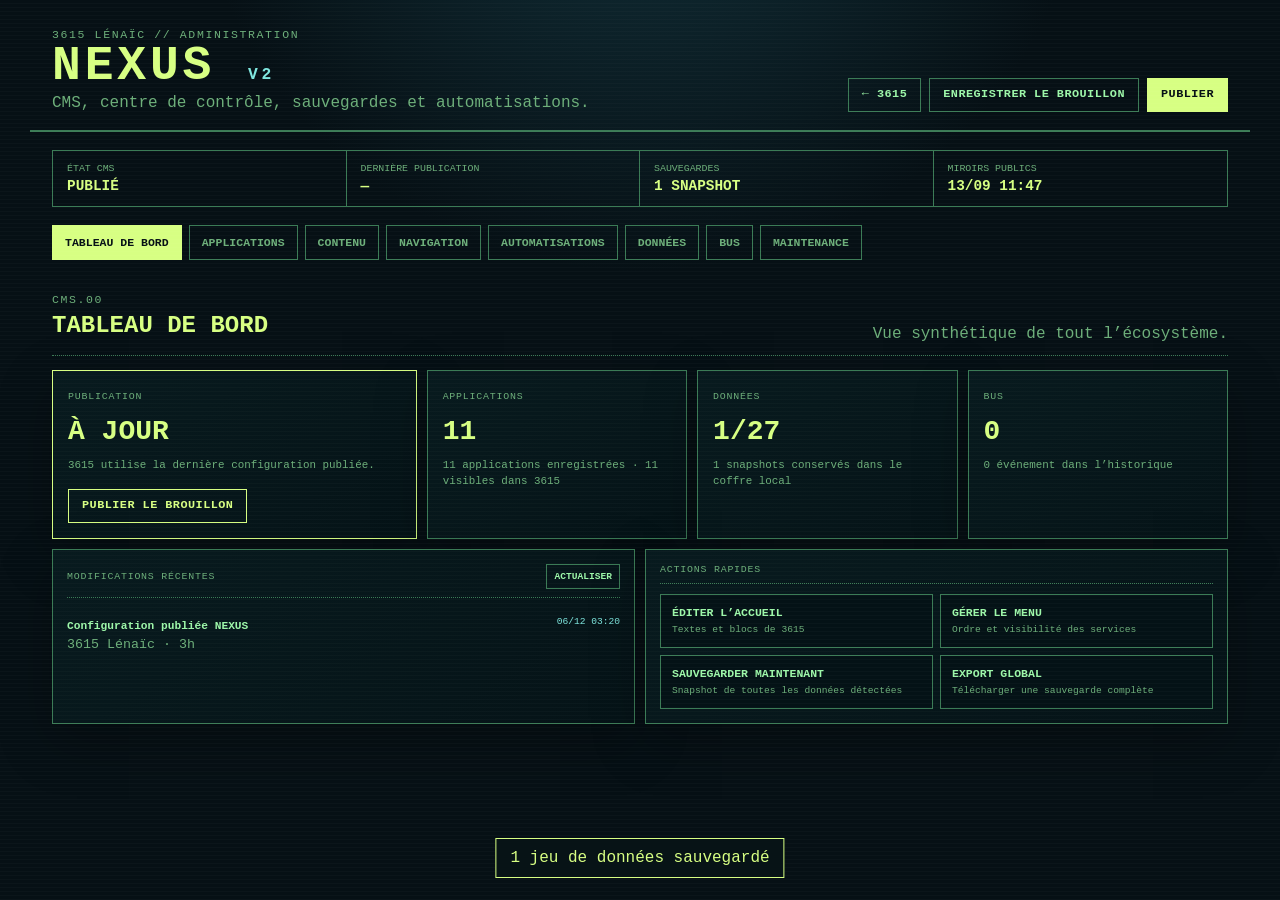
==== commit 9048ea2b: "Add files via upload" ====
--- a/cms.html
+++ b/cms.html
@@ -102,6 +102,7 @@
       <label><span>DÉLAI APRÈS MODIFICATION</span><div class="inline-input"><input id="changeDelay" type="number" min="5" max="300" step="5"><b>SECONDES</b></div></label>
       <label class="switch-row"><span>MIROIRS JSON PUBLICS</span><input id="publicMirrors" type="checkbox"></label>
       <label class="switch-row"><span>STATUT DU BUS DANS 3615</span><input id="showBusStatus" type="checkbox"></label>
+      <label><span>SCRIBE · RELANCE À ENVISAGER APRÈS</span><div class="inline-input"><input id="scribeReminderDays" type="number" min="7" max="180" step="1"><b>JOURS</b></div></label>
     </div>
     <div class="notice">Les snapshots locaux sont gérés par NEXUS. La copie des JSON publics reste assurée par GitHub Actions environ toutes les 3 h.</div>
     <div class="mirror-list" id="mirrorList"></div>
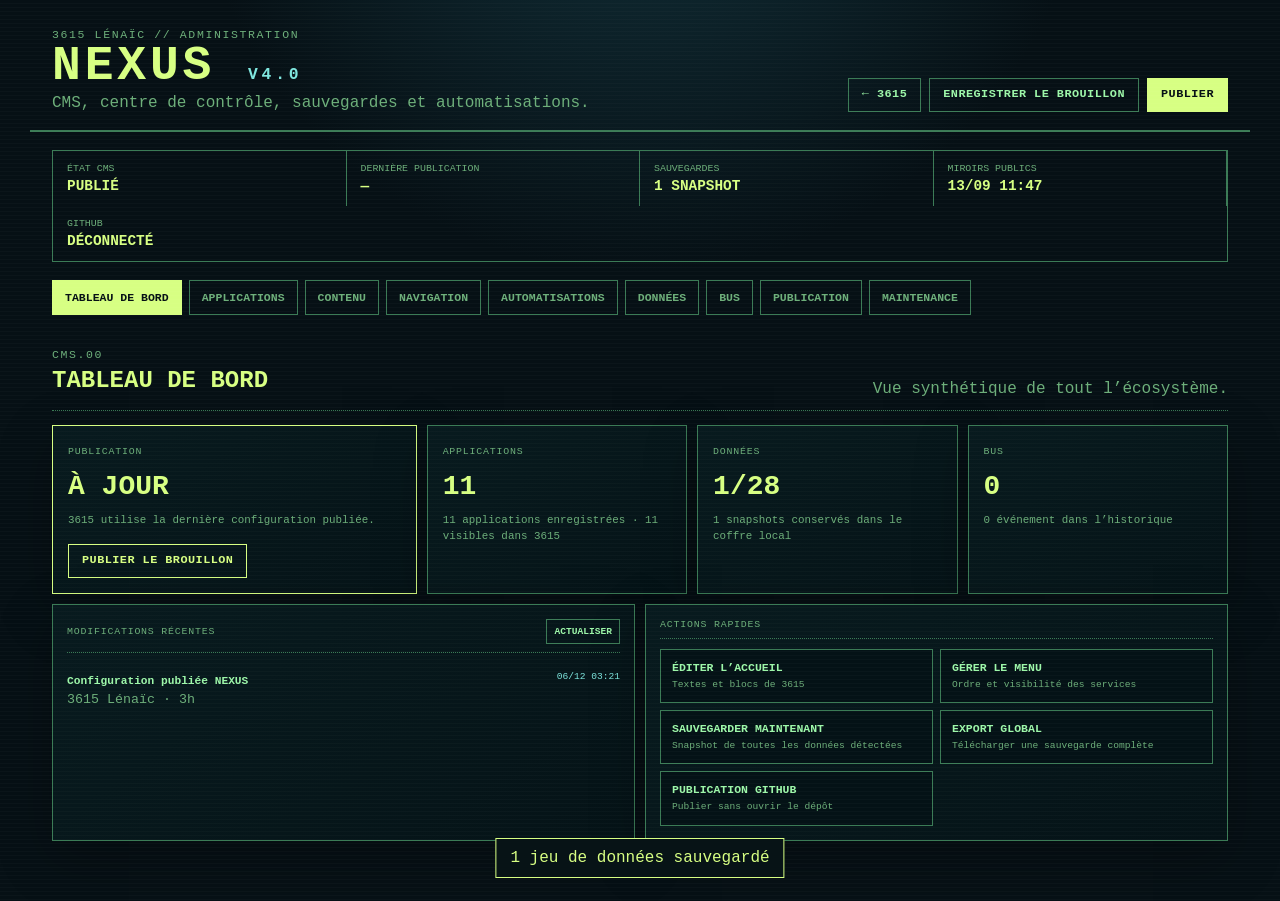
==== commit 5bc1fe5d: "Add files via upload" ====
--- a/cms.html
+++ b/cms.html
@@ -5,14 +5,14 @@
 <meta name="viewport" content="width=device-width,initial-scale=1,viewport-fit=cover">
 <meta name="theme-color" content="#061015">
 <title>3615 NEXUS — CMS</title>
-<link rel="stylesheet" href="css/cms.css?v=2">
+<link rel="stylesheet" href="css/cms.css?v=5">
 </head>
 <body>
 <div class="scanlines"></div>
 <header class="cms-head">
   <div>
     <div class="eyebrow">3615 LÉNAÏC // ADMINISTRATION</div>
-    <h1>NEXUS <small>V2</small></h1>
+    <h1>NEXUS <small>V4.0</small></h1>
     <p>CMS, centre de contrôle, sauvegardes et automatisations.</p>
   </div>
   <div class="head-actions">
@@ -28,6 +28,7 @@
     <div><span>DERNIÈRE PUBLICATION</span><strong id="lastPublish">—</strong></div>
     <div><span>SAUVEGARDES</span><strong id="vaultCount">—</strong></div>
     <div><span>MIROIRS PUBLICS</span><strong id="mirrorStatus">—</strong></div>
+    <div><span>GITHUB</span><strong id="githubStripStatus">DÉCONNECTÉ</strong></div>
   </section>
 
   <nav class="cms-tabs" aria-label="Sections NEXUS">
@@ -38,6 +39,7 @@
     <button class="tab" data-tab="automation">AUTOMATISATIONS</button>
     <button class="tab" data-tab="data">DONNÉES</button>
     <button class="tab" data-tab="bus">BUS</button>
+    <button class="tab" data-tab="publication">PUBLICATION</button>
     <button class="tab" data-tab="maintenance">MAINTENANCE</button>
   </nav>
 
@@ -56,6 +58,7 @@
         <button class="quick" data-jump="navigation">GÉRER LE MENU<small>Ordre et visibilité des services</small></button>
         <button class="quick" id="snapshotAllBtn">SAUVEGARDER MAINTENANT<small>Snapshot de toutes les données détectées</small></button>
         <button class="quick" id="exportAllBtn">EXPORT GLOBAL<small>Télécharger une sauvegarde complète</small></button>
+        <button class="quick" data-jump="publication">PUBLICATION GITHUB<small>Publier sans ouvrir le dépôt</small></button>
       </div></article>
     </div>
   </section>
@@ -86,10 +89,15 @@
   </section>
 
   <section class="panel" id="panel-navigation">
-    <div class="panel-head"><div><span>CMS.03</span><h2>NAVIGATION</h2></div><p>Catégories, onglets et ordre des services de 3615.</p></div>
+    <div class="panel-head"><div><span>CMS.03</span><h2>NAVIGATION</h2></div><p>Les vrais onglets du portail V9, puis les catégories utilisées pour classer les applications.</p></div>
+    <article class="admin-block portal-tabs-admin">
+      <div class="block-title"><span>ONGLETS DU PORTAIL 3615</span><small>[0] à [9] · ordre, nom et visibilité</small></div>
+      <div id="portalTabList" class="sortable-list"></div>
+      <div class="portal-tabs-preview" id="portalTabsPreview"></div>
+    </article>
     <div class="two-col nav-layout">
-      <article class="admin-block"><div class="block-title"><span>CATÉGORIES</span><button class="mini" id="addCategoryBtn">+ AJOUTER</button></div><div id="categoryList" class="sortable-list"></div></article>
-      <article class="admin-block"><div class="block-title"><span>APERÇU</span></div><div id="navPreview" class="nav-preview"></div></article>
+      <article class="admin-block"><div class="block-title"><span>CATÉGORIES DE SERVICES</span><button class="mini" id="addCategoryBtn">+ AJOUTER</button></div><p class="muted">Ces catégories servent à ranger les applications dans l’annuaire. Elles ne sont plus les onglets du portail.</p><div id="categoryList" class="sortable-list"></div></article>
+      <article class="admin-block"><div class="block-title"><span>APERÇU DES SERVICES</span></div><div id="navPreview" class="nav-preview"></div></article>
     </div>
   </section>
 
@@ -125,8 +133,43 @@
     <div class="bus-list" id="busList"></div>
   </section>
 
+  <section class="panel" id="panel-publication">
+    <div class="panel-head"><div><span>WEB.07</span><h2>PUBLICATION GITHUB</h2></div><p>Rendre les changements officiels sans ouvrir le dépôt GitHub.</p></div>
+    <div class="two-col">
+      <article class="admin-block github-connect-card">
+        <div class="block-title"><span>CONNEXION</span><strong id="githubConnectionBadge" class="gh-badge off">DÉCONNECTÉ</strong></div>
+        <div class="form-grid compact gh-form">
+          <label><span>PROPRIÉTAIRE</span><input id="ghOwner" value="ikare63"></label>
+          <label><span>DÉPÔT 3615</span><input id="ghRepo" value="3615lenaic"></label>
+          <label><span>BRANCHE</span><input id="ghBranch" value="main"></label>
+          <label class="wide"><span>JETON GITHUB (FINE-GRAINED)</span><input id="ghToken" type="password" autocomplete="off" placeholder="github_pat_…"></label>
+        </div>
+        <div class="toolbar gh-actions">
+          <button class="btn" id="ghConnectBtn">CONNECTER</button>
+          <button class="btn ghost" id="ghDisconnectBtn">DÉCONNECTER</button>
+          <a class="btn ghost" id="ghTokenHelp" href="https://github.com/settings/personal-access-tokens/new?name=3615-NEXUS&description=Publication+depuis+3615+NEXUS&target_name=ikare63&expires_in=366&contents=write" target="_blank" rel="noopener">CRÉER UN JETON ↗</a>
+        </div>
+        <div class="notice"><strong>Sécurité :</strong> le jeton n’est jamais enregistré dans NEXUS, ni dans localStorage, ni dans le dépôt. Il reste uniquement en mémoire jusqu’à fermeture/rechargement de cette page. Pour modifier aussi Culina et Lénaïc Express, autorise également ces dépôts lors de la création du jeton.</div>
+        <div class="gh-identity" id="ghIdentity">Aucune session GitHub active.</div>
+      </article>
+      <article class="admin-block">
+        <div class="block-title"><span>CONFIGURATION OFFICIELLE</span><strong id="ghConfigState">LOCAL</strong></div>
+        <p class="muted">Le bouton ci-dessous commit directement <code>data/nexus-config.json</code>. GitHub Pages récupère ensuite la nouvelle configuration.</p>
+        <div class="stack-actions">
+          <button class="btn publish" id="ghPublishConfigBtn">PUBLIER LA CONFIGURATION SUR GITHUB</button>
+          <button class="btn ghost" id="ghPullConfigBtn">RECHARGER DEPUIS GITHUB</button>
+        </div>
+        <div class="gh-last" id="ghLastPublish">Aucune publication GitHub enregistrée dans ce navigateur.</div>
+      </article>
+    </div>
+    <article class="admin-block gh-files-block">
+      <div class="block-title"><span>JSON PUBLICS GÉRÉS PAR NEXUS</span><small>Édition directe dans les dépôts concernés</small></div>
+      <div class="github-files" id="githubFiles"></div>
+    </article>
+  </section>
+
   <section class="panel" id="panel-maintenance">
-    <div class="panel-head"><div><span>SYS.07</span><h2>MAINTENANCE</h2></div><p>Configuration, versions et retour arrière.</p></div>
+    <div class="panel-head"><div><span>SYS.08</span><h2>MAINTENANCE</h2></div><p>Configuration, versions et retour arrière.</p></div>
     <div class="two-col">
       <article class="admin-block"><div class="block-title"><span>CONFIGURATION CMS</span></div><div class="stack-actions">
         <button class="btn" id="exportConfigBtn">EXPORTER LA CONFIGURATION</button>
@@ -136,7 +179,7 @@
       </div></article>
       <article class="admin-block"><div class="block-title"><span>VERSIONS DES APPLICATIONS</span></div><div id="versionList" class="version-list"></div></article>
     </div>
-    <div class="notice"><strong>Publication NEXUS :</strong> « Publier » applique la configuration à 3615 immédiatement sur ce navigateur. « Exporter la configuration » produit aussi le JSON que tu peux conserver ou déposer dans <code>data/nexus-config.json</code>.</div>
+    <div class="notice"><strong>Publication NEXUS :</strong> « Publier » applique toujours le brouillon localement. Si GitHub est connecté dans l’onglet Publication, NEXUS commit aussi automatiquement <code>data/nexus-config.json</code> : plus besoin d’ouvrir le dépôt pour les changements courants.</div>
   </section>
 </main>
 
@@ -175,7 +218,17 @@
   </form>
 </dialog>
 
+
+<dialog id="githubJsonDialog">
+  <form method="dialog" class="dialog-shell">
+    <div class="dialog-head"><div><span id="ghFilePath">GITHUB</span><h3 id="ghFileTitle">Éditeur public</h3></div><button class="xbtn" value="cancel">×</button></div>
+    <textarea id="ghJsonEditor" spellcheck="false"></textarea>
+    <div class="dialog-note" id="ghJsonNote">Le JSON sera validé avant le commit.</div>
+    <div class="dialog-actions"><button class="btn ghost" value="cancel">FERMER</button><button class="btn publish" type="button" id="ghSaveJsonBtn">PUBLIER SUR GITHUB</button></div>
+  </form>
+</dialog>
+
 <div class="toast" id="toast"></div>
-<script src="js/cms.js?v=3"></script>
+<script src="js/cms.js?v=5"></script>
 </body>
 </html>
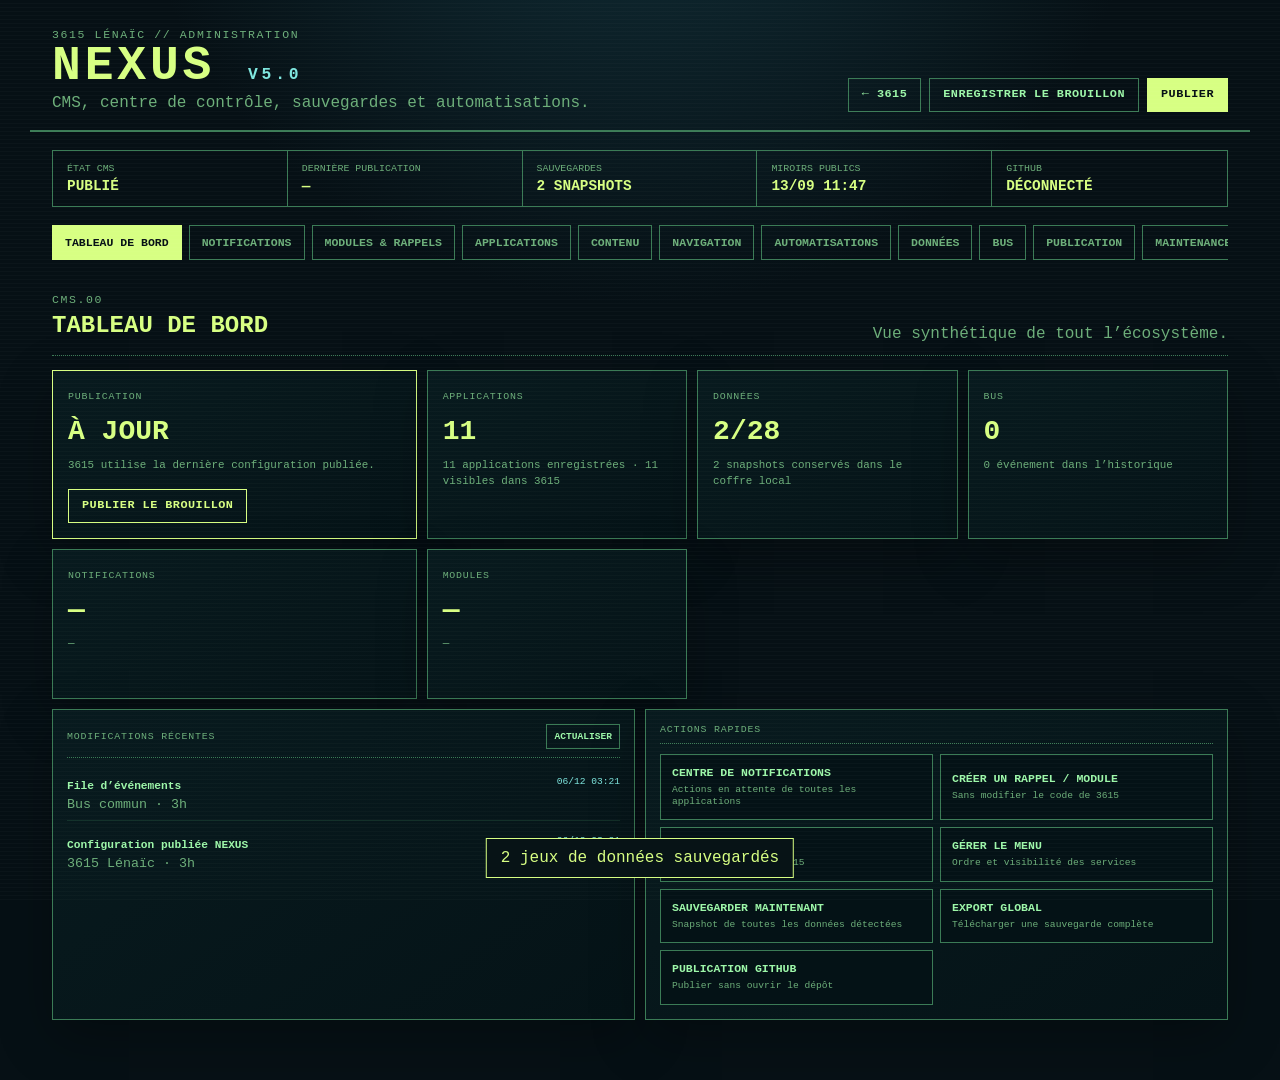
==== commit 5ac21876: "Add files via upload" ====
--- a/cms.html
+++ b/cms.html
@@ -5,14 +5,14 @@
 <meta name="viewport" content="width=device-width,initial-scale=1,viewport-fit=cover">
 <meta name="theme-color" content="#061015">
 <title>3615 NEXUS — CMS</title>
-<link rel="stylesheet" href="css/cms.css?v=5">
+<link rel="stylesheet" href="css/cms.css?v=6">
 </head>
 <body>
 <div class="scanlines"></div>
 <header class="cms-head">
   <div>
     <div class="eyebrow">3615 LÉNAÏC // ADMINISTRATION</div>
-    <h1>NEXUS <small>V4.0</small></h1>
+    <h1>NEXUS <small>V5.0</small></h1>
     <p>CMS, centre de contrôle, sauvegardes et automatisations.</p>
   </div>
   <div class="head-actions">
@@ -33,6 +33,8 @@
 
   <nav class="cms-tabs" aria-label="Sections NEXUS">
     <button class="tab active" data-tab="dashboard">TABLEAU DE BORD</button>
+    <button class="tab" data-tab="notifications">NOTIFICATIONS</button>
+    <button class="tab" data-tab="modules">MODULES & RAPPELS</button>
     <button class="tab" data-tab="apps">APPLICATIONS</button>
     <button class="tab" data-tab="content">CONTENU</button>
     <button class="tab" data-tab="navigation">NAVIGATION</button>
@@ -50,10 +52,14 @@
       <article class="dash-card"><span>APPLICATIONS</span><strong id="dashAppsCount">—</strong><p id="dashAppsText">—</p></article>
       <article class="dash-card"><span>DONNÉES</span><strong id="dashDataCount">—</strong><p id="dashDataText">—</p></article>
       <article class="dash-card"><span>BUS</span><strong id="dashBusCount">—</strong><p id="dashBusText">—</p></article>
+      <article class="dash-card"><span>NOTIFICATIONS</span><strong id="dashNotifCount">—</strong><p id="dashNotifText">—</p></article>
+      <article class="dash-card"><span>MODULES</span><strong id="dashModuleCount">—</strong><p id="dashModuleText">—</p></article>
     </div>
     <div class="two-col">
       <article class="admin-block"><div class="block-title"><span>MODIFICATIONS RÉCENTES</span><button class="mini" id="refreshRecentBtn">ACTUALISER</button></div><div id="recentChanges" class="recent-list"></div></article>
       <article class="admin-block"><div class="block-title"><span>ACTIONS RAPIDES</span></div><div class="quick-actions">
+        <button class="quick" data-jump="notifications">CENTRE DE NOTIFICATIONS<small>Actions en attente de toutes les applications</small></button>
+        <button class="quick" data-jump="modules">CRÉER UN RAPPEL / MODULE<small>Sans modifier le code de 3615</small></button>
         <button class="quick" data-jump="content">ÉDITER L’ACCUEIL<small>Textes et blocs de 3615</small></button>
         <button class="quick" data-jump="navigation">GÉRER LE MENU<small>Ordre et visibilité des services</small></button>
         <button class="quick" id="snapshotAllBtn">SAUVEGARDER MAINTENANT<small>Snapshot de toutes les données détectées</small></button>
@@ -61,6 +67,21 @@
         <button class="quick" data-jump="publication">PUBLICATION GITHUB<small>Publier sans ouvrir le dépôt</small></button>
       </div></article>
     </div>
+  </section>
+
+  <section class="panel" id="panel-notifications">
+    <div class="panel-head"><div><span>SYS.NOTIF</span><h2>CENTRE DE NOTIFICATIONS</h2></div><p>Toutes les actions importantes de l’écosystème au même endroit.</p></div>
+    <div class="notif-summary" id="notifSummary"></div>
+    <div class="toolbar"><button class="btn ghost" id="refreshNotificationsBtn">ACTUALISER</button><button class="btn ghost" id="clearDoneNotificationsBtn">NETTOYER LES TRAITÉES</button></div>
+    <div class="notice">Une notification peut être lue, reportée de 24 h ou marquée comme traitée. Les apps continuent de conserver leurs données originales : NEXUS ne les modifie pas en silence.</div>
+    <div class="nx-notifications" id="nexusNotifications"></div>
+  </section>
+
+  <section class="panel" id="panel-modules">
+    <div class="panel-head"><div><span>CMS.MODULES</span><h2>MODULES & RAPPELS</h2></div><p>Créer des rappels et objectifs dans 3615 sans retoucher app.js.</p></div>
+    <div class="toolbar"><button class="btn" id="addModuleBtn">+ NOUVEAU MODULE</button></div>
+    <div class="notice"><strong>Brouillon → Publier :</strong> crée ou modifie tes modules ici, puis utilise PUBLIER. Si GitHub est connecté, la configuration est aussi mise à jour dans le dépôt pour tous tes appareils.</div>
+    <div class="nx-modules" id="nexusModules"></div>
   </section>
 
   <section class="panel" id="panel-apps">
@@ -219,6 +240,37 @@
 </dialog>
 
 
+<dialog id="moduleDialog">
+  <form method="dialog" class="dialog-shell module-dialog" id="moduleForm">
+    <div class="dialog-head"><div><span>NEXUS.MODULE</span><h3 id="moduleDialogTitle">Nouveau module</h3></div><button class="xbtn" value="cancel">×</button></div>
+    <div class="form-grid compact">
+      <label><span>NOM</span><input id="moduleLabel" required placeholder="Ex. Défi des 52 semaines"></label>
+      <label><span>IDENTIFIANT</span><input id="moduleId" placeholder="Automatique si vide"></label>
+      <label><span>CODE AFFICHÉ</span><input id="moduleCode" placeholder="EPARGNE.52"></label>
+      <label><span>TYPE</span><select id="moduleKind"><option value="reminder">Rappel + validation</option><option value="checkbox">Case à cocher</option><option value="progressive">Objectif progressif</option><option value="counter">Compteur</option></select></label>
+      <label class="wide"><span>DESCRIPTION</span><textarea id="moduleDescription" rows="2"></textarea></label>
+      <label><span>DATE DE DÉBUT</span><input id="moduleStartDate" type="date"></label>
+      <label><span>RÉCURRENCE</span><select id="moduleRecurrence"><option value="once">Une fois</option><option value="daily">Chaque jour</option><option value="weekly">Chaque semaine</option><option value="monthly">Chaque mois</option></select></label>
+      <label><span>NOMBRE D’OCCURRENCES</span><input id="moduleOccurrences" type="number" min="0" placeholder="0 = illimité"></label>
+      <label><span>LIBELLÉ DE VALIDATION</span><input id="moduleCheckLabel" placeholder="FAIT"></label>
+      <label data-progressive-field><span>VALEUR DE DÉPART</span><input id="moduleStartValue" type="number" step="any"></label>
+      <label data-progressive-field><span>PROGRESSION PAR PÉRIODE</span><input id="moduleStepValue" type="number" step="any"></label>
+      <label data-progressive-field><span>OBJECTIF FINAL</span><input id="moduleTarget" type="number" step="any"></label>
+      <label data-progressive-field data-counter-field><span>UNITÉ</span><input id="moduleUnit" placeholder="€, min, pages…"></label>
+    </div>
+    <h4 class="dialog-subhead">AFFICHAGE ET COMPORTEMENT</h4>
+    <div class="module-check-grid">
+      <label><input id="moduleHome" type="checkbox"> Accueil</label>
+      <label><input id="moduleToday" type="checkbox"> Aujourd’hui</label>
+      <label><input id="moduleNotifications" type="checkbox"> Notifications</label>
+      <label><input id="moduleImportant" type="checkbox"> Important</label>
+      <label><input id="moduleShowDone" type="checkbox"> Rester visible une fois validé</label>
+      <label><input id="moduleVisible" type="checkbox"> Module actif</label>
+    </div>
+    <div class="dialog-actions"><button class="btn ghost" value="cancel" type="button" onclick="document.getElementById('moduleDialog').close()">ANNULER</button><button class="btn publish" type="submit">ENREGISTRER DANS LE BROUILLON</button></div>
+  </form>
+</dialog>
+
 <dialog id="githubJsonDialog">
   <form method="dialog" class="dialog-shell">
     <div class="dialog-head"><div><span id="ghFilePath">GITHUB</span><h3 id="ghFileTitle">Éditeur public</h3></div><button class="xbtn" value="cancel">×</button></div>
@@ -229,6 +281,8 @@
 </dialog>
 
 <div class="toast" id="toast"></div>
-<script src="js/cms.js?v=5"></script>
+<script src="js/lenaic-bus.js?v=2"></script>
+<script src="js/cms.js?v=6"></script>
+<script src="js/nexus-ecosystem-v2.js?v=1"></script>
 </body>
 </html>
--- a/css/cms.css
+++ b/css/cms.css
@@ -2,3 +2,11 @@
 *{box-sizing:border-box}html{background:var(--bg)}body{margin:0;background:radial-gradient(circle at 50% -20%,#12313a 0,transparent 36%),var(--bg);color:var(--text);font-family:"Courier New",ui-monospace,monospace;min-height:100vh}.scanlines{position:fixed;inset:0;pointer-events:none;z-index:99;background:repeating-linear-gradient(0deg,rgba(255,255,255,.018),rgba(255,255,255,.018) 1px,transparent 1px,transparent 4px);mix-blend-mode:screen}.cms-head,main{max-width:1220px;margin:auto}.cms-head{padding:28px 22px 18px;display:flex;justify-content:space-between;gap:20px;align-items:flex-end;border-bottom:2px solid var(--line)}.eyebrow,.panel-head span{font-size:.72rem;letter-spacing:.14em;color:var(--muted)}h1{margin:4px 0 0;font-size:3rem;line-height:.9;color:var(--bright);letter-spacing:.08em}h1 small{font-size:.34em;color:var(--cyan)}h2,h3{margin:4px 0;color:var(--bright)}.cms-head p,.panel-head p{margin:6px 0 0;color:var(--muted)}.head-actions,.toolbar,.stack-actions{display:flex;gap:8px;flex-wrap:wrap}.stack-actions{display:grid}.btn{border:1px solid var(--bright);background:transparent;color:var(--bright);padding:10px 13px;font:700 .74rem/1 "Courier New",monospace;letter-spacing:.04em}.btn:hover{background:rgba(215,255,131,.08)}.btn.ghost{border-color:var(--line);color:var(--text)}.btn.danger{border-color:var(--bad);color:var(--bad)}.btn.publish{background:var(--bright);color:var(--bg)}a.btn{text-decoration:none}.status-strip{display:grid;grid-template-columns:repeat(4,1fr);border:1px solid var(--line);margin:18px 0}.status-strip>div{padding:12px 14px;border-right:1px solid var(--line)}.status-strip>div:last-child{border-right:0}.status-strip span{display:block;color:var(--muted);font-size:.62rem}.status-strip strong{display:block;margin-top:4px;color:var(--bright);font-size:.9rem}.cms-tabs{display:flex;gap:7px;overflow:auto;margin:0 0 14px;padding-bottom:2px;scrollbar-width:none}.cms-tabs::-webkit-scrollbar{display:none}.tab{border:1px solid var(--line);background:transparent;color:var(--muted);padding:10px 12px;font:700 .72rem "Courier New",monospace;white-space:nowrap}.tab.active{color:var(--bg);background:var(--bright);border-color:var(--bright)}main{padding:0 22px 60px}.panel{display:none}.panel.active{display:block}.panel-head{display:flex;justify-content:space-between;gap:18px;align-items:end;border-bottom:1px dotted var(--line);padding:14px 0 12px}.dashboard-grid{display:grid;grid-template-columns:1.4fr repeat(3,1fr);gap:10px;margin-top:14px}.dash-card,.admin-block,.cms-app-card,.sort-row,.dataset-row,.mirror-row,.bus-row{border:1px solid var(--line);background:linear-gradient(145deg,rgba(8,27,31,.96),rgba(5,19,23,.98));box-shadow:var(--shadow)}.dash-card{padding:15px;min-height:150px}.dash-card>span,.block-title span{font-size:.62rem;color:var(--muted);letter-spacing:.08em}.dash-card>strong{display:block;font-size:1.75rem;color:var(--bright);margin:12px 0 6px}.dash-card p{font-size:.68rem;color:var(--muted);line-height:1.45}.dash-card.hero{border-color:var(--bright)}.dash-card.hero .btn{margin-top:4px}.two-col{display:grid;grid-template-columns:1fr 1fr;gap:10px;margin-top:10px}.admin-block{padding:14px}.block-title{display:flex;justify-content:space-between;align-items:center;gap:10px;border-bottom:1px dotted var(--line);padding-bottom:8px;margin-bottom:10px}.quick-actions{display:grid;grid-template-columns:1fr 1fr;gap:7px}.quick{border:1px solid var(--line);background:#041216;color:var(--text);padding:11px;text-align:left;font:700 .72rem "Courier New",monospace}.quick small{display:block;color:var(--muted);font-weight:400;margin-top:5px;line-height:1.3}.quick:hover{border-color:var(--bright)}.recent-list{display:grid;gap:6px}.recent-item{display:grid;grid-template-columns:1fr auto;gap:10px;padding:8px 0;border-bottom:1px solid rgba(59,123,86,.25)}.recent-item:last-child{border-bottom:0}.recent-item strong{font-size:.7rem}.recent-item small{display:block;color:var(--muted);margin-top:3px}.recent-item time{font-size:.6rem;color:var(--cyan);white-space:nowrap}.cms-apps{display:grid;grid-template-columns:repeat(2,minmax(0,1fr));gap:10px;margin-top:14px}.cms-app-card{padding:14px}.cms-app-card .app-top{display:flex;justify-content:space-between;gap:10px}.cms-app-card h3{margin:0}.cms-app-card .app-badges{display:flex;gap:5px;flex-wrap:wrap;justify-content:flex-end}.chip{border:1px solid var(--line);padding:3px 5px;font-size:.56rem;color:var(--muted)}.chip.on{border-color:var(--bright);color:var(--bright)}.cms-app-card .app-meta{display:grid;gap:4px;margin:11px 0;color:var(--muted);font-size:.64rem}.cms-app-card .app-actions{display:flex;gap:6px;flex-wrap:wrap}.form-grid{display:grid;grid-template-columns:1fr 1fr;gap:10px;margin-top:14px}.form-grid.compact{grid-template-columns:repeat(2,1fr)}.form-grid label{display:grid;gap:6px}.form-grid label>span{font-size:.62rem;color:var(--muted);letter-spacing:.05em}.form-grid .wide{grid-column:1/-1}.form-grid input,.form-grid textarea,.form-grid select{width:100%;background:#031014;color:var(--text);border:1px solid var(--line);padding:10px;font:inherit;font-size:.72rem}.form-grid textarea{resize:vertical;line-height:1.45}.form-grid small,.muted{color:var(--muted);font-size:.62rem}.switch-row{display:flex!important;align-items:center;justify-content:space-between;gap:10px;border:1px solid var(--line2);padding:10px}.switch-row input{width:22px!important;height:22px}.inline-input{display:flex;align-items:center;gap:8px}.inline-input b{font-size:.65rem;color:var(--muted)}.subhead{font-size:.82rem;margin-top:22px;padding-bottom:7px;border-bottom:1px dotted var(--line)}.sortable-list{display:grid;gap:7px;margin-top:10px}.sort-row{display:grid;grid-template-columns:auto minmax(0,1fr) auto auto;gap:8px;align-items:center;padding:10px}.sort-row .handle{color:var(--muted);font-size:1rem}.sort-row .sort-main strong{font-size:.72rem}.sort-row .sort-main small{display:block;color:var(--muted);margin-top:3px}.sort-row .sort-controls{display:flex;gap:4px}.mini{border:1px solid var(--line);background:transparent;color:var(--text);padding:6px 7px;font:700 .6rem "Courier New",monospace;text-decoration:none}.mini:hover{border-color:var(--bright);color:var(--bright)}.mini.danger{border-color:var(--bad);color:var(--bad)}.nav-layout{grid-template-columns:.9fr 1.1fr}.nav-preview{display:grid;gap:8px}.preview-cat{border:1px solid var(--line2);padding:10px}.preview-cat>strong{display:block;color:var(--bright);font-size:.7rem;margin-bottom:7px}.preview-link{display:block;padding:6px 0;border-top:1px dotted rgba(59,123,86,.28)}.preview-link b{font-size:.7rem}.preview-link small{display:block;color:var(--muted);font-size:.58rem;margin-top:2px}.dataset-list,.mirror-list,.bus-list{display:grid;gap:8px;margin-top:14px}.dataset-row{display:grid;grid-template-columns:minmax(180px,1.1fr) minmax(150px,.8fr) 100px 170px auto;align-items:center;gap:10px;padding:10px 12px}.dataset-main strong{display:block;color:var(--bright);font-size:.8rem}.dataset-main span,.dataset-meta{font-size:.62rem;color:var(--muted)}.size{font-size:.68rem}.row-actions{display:flex;gap:5px;flex-wrap:wrap;justify-content:flex-end}.critical{color:var(--warn)!important}.empty{opacity:.48}.notice{margin-top:14px;padding:10px 12px;border-left:3px solid var(--warn);background:rgba(255,211,107,.05);font-size:.68rem;color:var(--muted);line-height:1.45}.mirror-row{display:grid;grid-template-columns:1fr 120px 160px auto;gap:10px;align-items:center;padding:11px 12px}.mirror-row strong{color:var(--bright)}.ok{color:var(--text)}.ko{color:var(--bad)}.bus-row{padding:10px 12px;display:grid;grid-template-columns:135px 1fr 110px;gap:10px}.bus-row small{display:block;color:var(--muted)}.bus-row code{color:var(--cyan);font-size:.65rem;word-break:break-all}.version-list{display:grid;gap:7px}.version-row{display:grid;grid-template-columns:1fr 120px;gap:8px;align-items:center}.version-row span{font-size:.68rem}.version-row input{background:#031014;color:var(--text);border:1px solid var(--line);padding:7px;font:inherit;font-size:.68rem}.toast{position:fixed;left:50%;bottom:22px;transform:translate(-50%,18px);opacity:0;pointer-events:none;background:#071316;border:1px solid var(--bright);color:var(--bright);padding:10px 14px;z-index:120;transition:.18s}.toast.show{opacity:1;transform:translate(-50%,0)}dialog{border:1px solid var(--line);background:var(--bg);color:var(--text);padding:0;width:min(900px,94vw);max-height:88vh}dialog::backdrop{background:rgba(0,0,0,.72)}.dialog-shell{padding:14px;display:grid;gap:10px}.dialog-head{display:flex;justify-content:space-between;gap:10px}.dialog-head span{font-size:.62rem;color:var(--muted)}.xbtn{border:1px solid var(--line);background:transparent;color:var(--text);width:34px;height:34px;font-size:1.2rem}.dialog-shell>textarea{width:100%;height:min(56vh,560px);resize:vertical;background:#031014;color:#b9ffc1;border:1px solid var(--line);padding:12px;font:12px/1.45 ui-monospace,monospace}.dialog-note{font-size:.65rem;color:var(--muted)}.dialog-actions{display:flex;justify-content:flex-end;gap:7px;flex-wrap:wrap}.history-list{display:grid;gap:7px;max-height:60vh;overflow:auto}.history-item{display:grid;grid-template-columns:1fr 100px auto;gap:8px;align-items:center;border:1px solid var(--line);padding:9px}.history-item span{font-size:.66rem;color:var(--muted)}
 @media(max-width:900px){.dashboard-grid{grid-template-columns:1fr 1fr}.dash-card.hero{grid-column:1/-1}.cms-apps{grid-template-columns:1fr}.dataset-row{grid-template-columns:1fr 110px auto}.dataset-row .dataset-meta:nth-of-type(2){display:none}.mirror-row{grid-template-columns:1fr 100px auto}.mirror-row .mirror-time{display:none}}
 @media(max-width:650px){.cms-head{display:block;padding:20px 12px 14px}.head-actions{margin-top:14px}h1{font-size:2.3rem}main{padding:0 10px 70px}.status-strip{grid-template-columns:1fr 1fr}.status-strip>div:nth-child(2){border-right:0}.status-strip>div:nth-child(-n+2){border-bottom:1px solid var(--line)}.dashboard-grid{grid-template-columns:1fr}.dash-card.hero{grid-column:auto}.two-col,.nav-layout,.form-grid,.form-grid.compact{grid-template-columns:1fr}.form-grid .wide{grid-column:auto}.quick-actions{grid-template-columns:1fr}.sort-row{grid-template-columns:auto 1fr auto}.sort-row>.switch-row{grid-column:1/-1}.dataset-row{grid-template-columns:1fr auto;padding:10px}.dataset-row>.dataset-meta,.dataset-row>.size{display:none}.row-actions{grid-column:1/-1;justify-content:flex-start}.mirror-row{grid-template-columns:1fr auto}.mirror-row .mirror-size{display:none}.bus-row{grid-template-columns:1fr}.toolbar .btn{flex:1}.panel-head{display:block}.panel-head p{font-size:.68rem}.history-item{grid-template-columns:1fr auto}.history-item span:nth-child(2){display:none}.version-row{grid-template-columns:1fr 90px}}
+.portal-tabs-admin{margin-top:14px}.portal-tabs-preview{display:flex;gap:6px;overflow:auto;padding:10px 0 2px;scrollbar-width:none}.portal-tabs-preview::-webkit-scrollbar{display:none}.portal-tab-chip{flex:0 0 auto;border:1px solid var(--line);padding:7px 9px;color:var(--bright);font-size:.64rem;white-space:nowrap;background:#041216}.block-title small{font-size:.58rem;color:var(--muted);font-weight:400}
+
+/* NEXUS V4 — publication GitHub */
+.status-strip{grid-template-columns:repeat(5,1fr)}
+.gh-badge{font-size:.65rem;padding:4px 7px;border:1px solid var(--line);color:var(--muted)}.gh-badge.on{color:var(--bright);border-color:var(--bright)}.gh-badge.off{color:var(--warn)}
+.github-connect-card .gh-form{margin-top:0}.gh-actions{margin-top:12px}.gh-identity,.gh-last{margin-top:10px;padding:9px 10px;border:1px dotted var(--line);font-size:.66rem;color:var(--muted);line-height:1.45}.gh-files-block{margin-top:10px}.github-files{display:grid;gap:8px}.gh-file-row{display:grid;grid-template-columns:minmax(0,1.3fr) minmax(0,1fr) auto;gap:10px;align-items:center;border:1px solid var(--line2);padding:10px}.gh-file-row strong{display:block;color:var(--bright);font-size:.72rem}.gh-file-row small{display:block;color:var(--muted);margin-top:3px;word-break:break-all}.gh-file-repo{color:var(--cyan);font-size:.62rem}.gh-file-actions{display:flex;gap:5px;flex-wrap:wrap;justify-content:flex-end}code{color:var(--cyan)}
+@media(max-width:900px){.status-strip{grid-template-columns:repeat(3,1fr)}.gh-file-row{grid-template-columns:1fr auto}.gh-file-repo{grid-column:1/-1}}
+@media(max-width:650px){.status-strip{grid-template-columns:1fr 1fr}.status-strip>div{border-bottom:1px solid var(--line)}.gh-file-row{grid-template-columns:1fr}.gh-file-actions{justify-content:flex-start}.gh-actions .btn{flex:1 1 auto}}
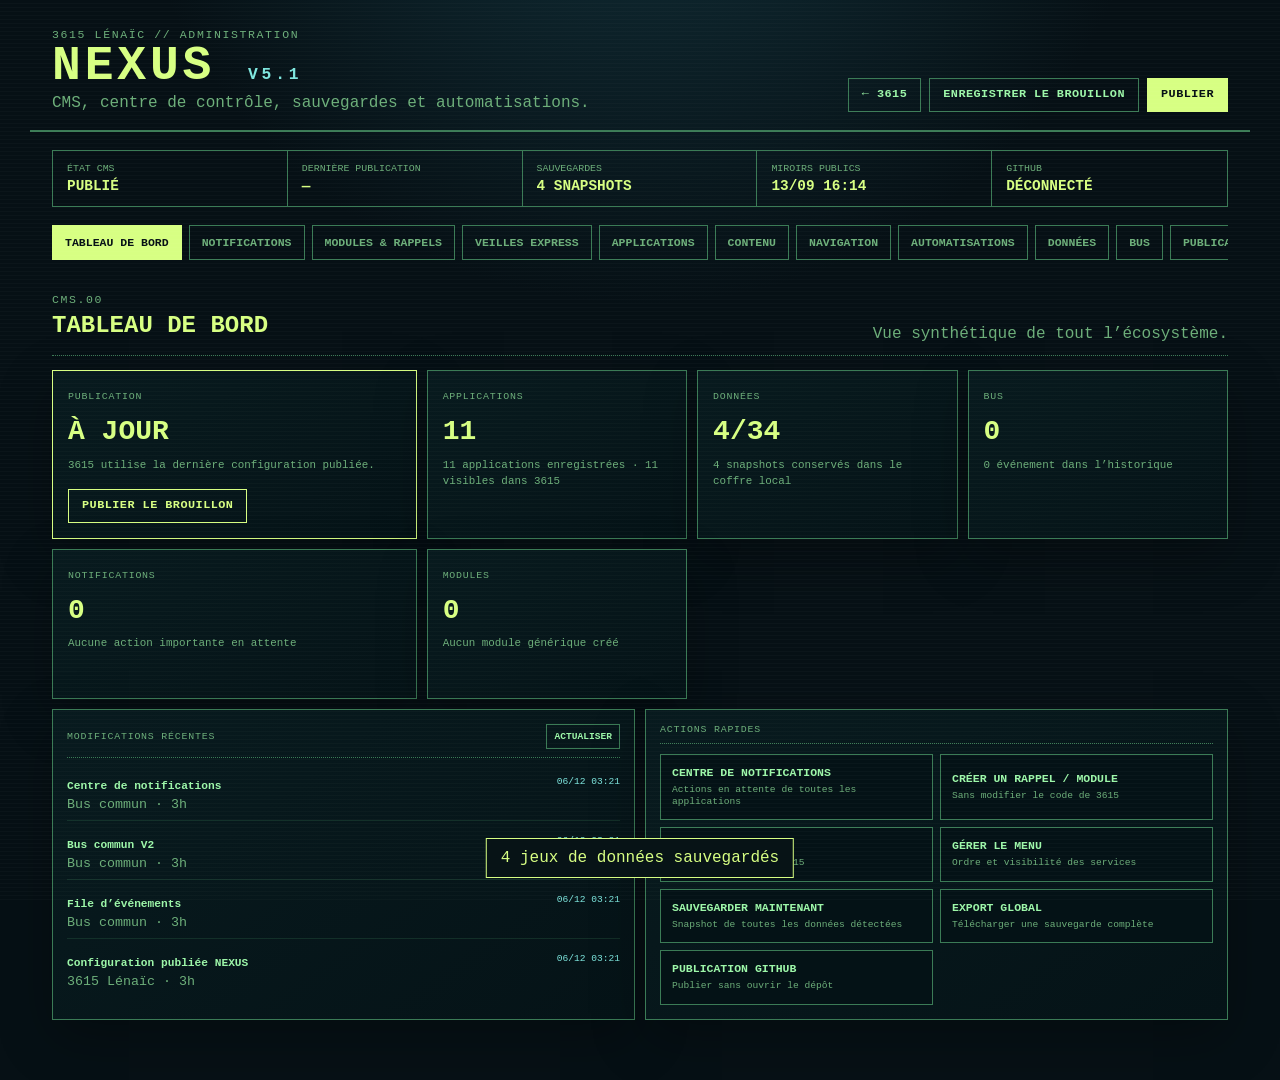
==== commit 9f21b601: "Add files via upload" ====
--- a/cms.html
+++ b/cms.html
@@ -5,14 +5,14 @@
 <meta name="viewport" content="width=device-width,initial-scale=1,viewport-fit=cover">
 <meta name="theme-color" content="#061015">
 <title>3615 NEXUS — CMS</title>
-<link rel="stylesheet" href="css/cms.css?v=6">
+<link rel="stylesheet" href="css/cms.css?v=7">
 </head>
 <body>
 <div class="scanlines"></div>
 <header class="cms-head">
   <div>
     <div class="eyebrow">3615 LÉNAÏC // ADMINISTRATION</div>
-    <h1>NEXUS <small>V5.0</small></h1>
+    <h1>NEXUS <small>V5.1</small></h1>
     <p>CMS, centre de contrôle, sauvegardes et automatisations.</p>
   </div>
   <div class="head-actions">
@@ -35,6 +35,7 @@
     <button class="tab active" data-tab="dashboard">TABLEAU DE BORD</button>
     <button class="tab" data-tab="notifications">NOTIFICATIONS</button>
     <button class="tab" data-tab="modules">MODULES & RAPPELS</button>
+    <button class="tab" data-tab="express-watches">VEILLES EXPRESS</button>
     <button class="tab" data-tab="apps">APPLICATIONS</button>
     <button class="tab" data-tab="content">CONTENU</button>
     <button class="tab" data-tab="navigation">NAVIGATION</button>
@@ -82,6 +83,30 @@
     <div class="toolbar"><button class="btn" id="addModuleBtn">+ NOUVEAU MODULE</button></div>
     <div class="notice"><strong>Brouillon → Publier :</strong> crée ou modifie tes modules ici, puis utilise PUBLIER. Si GitHub est connecté, la configuration est aussi mise à jour dans le dépôt pour tous tes appareils.</div>
     <div class="nx-modules" id="nexusModules"></div>
+  </section>
+
+  <section class="panel" id="panel-express-watches">
+    <div class="panel-head"><div><span>INFO.VEILLE</span><h2>VEILLES LÉNAÏC EXPRESS</h2></div><p>Mots et expressions recherchés automatiquement dans les nouvelles éditions.</p></div>
+    <div class="two-col">
+      <article class="admin-block">
+        <div class="block-title"><span>AJOUTER UNE VEILLE</span><strong id="expressWatchState">—</strong></div>
+        <div class="form-grid compact">
+          <label class="wide"><span>MOT OU EXPRESSION</span><input id="expressWatchTerm" placeholder="Ex. Saint-Just-la-Pendue, primaire, ARCOM…"></label>
+          <label><span>RUBRIQUE</span><select id="expressWatchCategory"><option value="general">Actualité</option><option value="politique">Politique</option><option value="sondages">Sondages</option><option value="local">Local</option><option value="medias">Médias / TV</option><option value="genealogie">Généalogie</option><option value="histoire">Histoire / patrimoine</option><option value="tech">Tech / IA</option><option value="sciences">Sciences / société</option><option value="culture">Culture</option><option value="international">International</option></select></label>
+        </div>
+        <div class="toolbar"><button class="btn" id="expressWatchAddBtn">+ AJOUTER</button><button class="btn ghost" id="expressWatchReloadBtn">RECHARGER</button></div>
+        <div class="notice"><strong>Fonctionnement :</strong> une veille publiée génère sa propre recherche Google News et toute correspondance est remontée avant le classement normal. Une modification publiée ici déclenche aussi la mise à jour de Lénaïc Express.</div>
+      </article>
+      <article class="admin-block">
+        <div class="block-title"><span>PUBLICATION</span><small>lenaic-express/veilles.json</small></div>
+        <p class="muted">Tu peux préparer les veilles sans GitHub. Pour lancer la recherche internet automatique, connecte GitHub dans Publication puis publie la liste.</p>
+        <div class="stack-actions"><button class="btn publish" id="expressWatchPublishBtn">PUBLIER LES VEILLES SUR GITHUB</button><a class="btn ghost" href="/lenaic-express/" target="_blank" rel="noopener">OUVRIR LÉNAÏC EXPRESS ↗</a></div>
+      </article>
+    </div>
+    <article class="admin-block">
+      <div class="block-title"><span>VEILLES ACTIVES</span><small id="expressWatchCount">0</small></div>
+      <div id="expressWatchList" class="express-watch-list"></div>
+    </article>
   </section>
 
   <section class="panel" id="panel-apps">
@@ -282,7 +307,7 @@
 
 <div class="toast" id="toast"></div>
 <script src="js/lenaic-bus.js?v=2"></script>
-<script src="js/cms.js?v=6"></script>
+<script src="js/cms.js?v=7"></script>
 <script src="js/nexus-ecosystem-v2.js?v=1"></script>
 </body>
 </html>
--- a/css/cms.css
+++ b/css/cms.css
@@ -10,3 +10,8 @@
 .github-connect-card .gh-form{margin-top:0}.gh-actions{margin-top:12px}.gh-identity,.gh-last{margin-top:10px;padding:9px 10px;border:1px dotted var(--line);font-size:.66rem;color:var(--muted);line-height:1.45}.gh-files-block{margin-top:10px}.github-files{display:grid;gap:8px}.gh-file-row{display:grid;grid-template-columns:minmax(0,1.3fr) minmax(0,1fr) auto;gap:10px;align-items:center;border:1px solid var(--line2);padding:10px}.gh-file-row strong{display:block;color:var(--bright);font-size:.72rem}.gh-file-row small{display:block;color:var(--muted);margin-top:3px;word-break:break-all}.gh-file-repo{color:var(--cyan);font-size:.62rem}.gh-file-actions{display:flex;gap:5px;flex-wrap:wrap;justify-content:flex-end}code{color:var(--cyan)}
 @media(max-width:900px){.status-strip{grid-template-columns:repeat(3,1fr)}.gh-file-row{grid-template-columns:1fr auto}.gh-file-repo{grid-column:1/-1}}
 @media(max-width:650px){.status-strip{grid-template-columns:1fr 1fr}.status-strip>div{border-bottom:1px solid var(--line)}.gh-file-row{grid-template-columns:1fr}.gh-file-actions{justify-content:flex-start}.gh-actions .btn{flex:1 1 auto}}
+
+/* ===== NEXUS V5 · notifications + modules génériques ===== */
+.notif-summary{display:flex;gap:10px;flex-wrap:wrap;margin:0 0 14px}.notif-summary strong{font-size:1.8rem;color:var(--cyan,#68f4ff);line-height:1}.notif-summary span{align-self:end;margin-right:14px;color:var(--muted,#8ca5aa);font-size:.78rem;text-transform:uppercase}.nx-notifications,.nx-modules{display:grid;gap:10px;margin-top:14px}.nx-notif{display:grid;grid-template-columns:90px minmax(0,1fr) auto;gap:14px;align-items:center;border:1px solid var(--line,#24434b);background:rgba(2,18,23,.58);padding:12px}.nx-notif.priority-high{border-color:var(--amber,#ffca64)}.nx-notif-source{font-weight:900;letter-spacing:.07em;color:var(--cyan,#68f4ff);font-size:.76rem}.nx-notif-copy{min-width:0}.nx-notif-copy strong{display:block;color:var(--text,#ddfff1);margin-bottom:4px}.nx-notif-copy p{margin:0 0 4px;color:var(--text,#ddfff1)}.nx-notif-copy small{color:var(--muted,#8ca5aa)}.nx-notif-actions{display:flex;gap:6px;flex-wrap:wrap;justify-content:flex-end}.nx-notif-actions .good{border-color:var(--green,#6cff9a);color:var(--green,#6cff9a)}
+.nx-module{border:1px solid var(--line,#24434b);background:rgba(2,18,23,.58);padding:14px;display:grid;gap:10px}.nx-module.is-off{opacity:.58}.nx-module-top{display:flex;justify-content:space-between;gap:12px;align-items:flex-start}.nx-module-top span{font-size:.72rem;color:var(--cyan,#68f4ff);letter-spacing:.08em}.nx-module-top h3{margin:4px 0 0;font-size:1.05rem}.nx-state{font-size:.7rem;padding:4px 7px;border:1px solid var(--amber,#ffca64);color:var(--amber,#ffca64)}.nx-state.done{border-color:var(--green,#6cff9a);color:var(--green,#6cff9a)}.nx-module p{margin:0;color:var(--muted,#8ca5aa)}.nx-module-meta{display:flex;gap:6px;flex-wrap:wrap}.nx-module-meta span{border:1px solid var(--line,#24434b);padding:4px 6px;font-size:.68rem;color:var(--muted,#8ca5aa)}.nx-module-progress{display:flex;gap:6px;align-items:baseline}.nx-module-progress b{font-size:1.25rem;color:var(--green,#6cff9a)}.nx-module-progress span{color:var(--muted,#8ca5aa)}.nx-module-actions{display:flex;gap:6px;flex-wrap:wrap}.nx-module-actions .danger{margin-left:auto}.module-dialog{width:min(900px,94vw)}.module-dialog select{width:100%;background:var(--panel,#08181d);border:1px solid var(--line,#24434b);color:var(--text,#ddfff1);padding:10px;font:inherit}.dialog-subhead{margin:16px 0 8px;color:var(--cyan,#68f4ff);font-size:.8rem;letter-spacing:.08em}.module-check-grid{display:flex;gap:10px 18px;flex-wrap:wrap;border:1px solid var(--line,#24434b);padding:12px}.module-check-grid label{display:flex;gap:7px;align-items:center;color:var(--text,#ddfff1);font-size:.82rem}.module-check-grid input{accent-color:var(--green,#6cff9a)}[data-progressive-field][hidden],[data-counter-field][hidden]{display:none!important}
+@media(max-width:720px){.nx-notif{grid-template-columns:1fr}.nx-notif-actions{justify-content:flex-start}.nx-notif-source{font-size:.68rem}.nx-module-top{align-items:center}.notif-summary{gap:6px}.notif-summary strong{font-size:1.45rem}}
